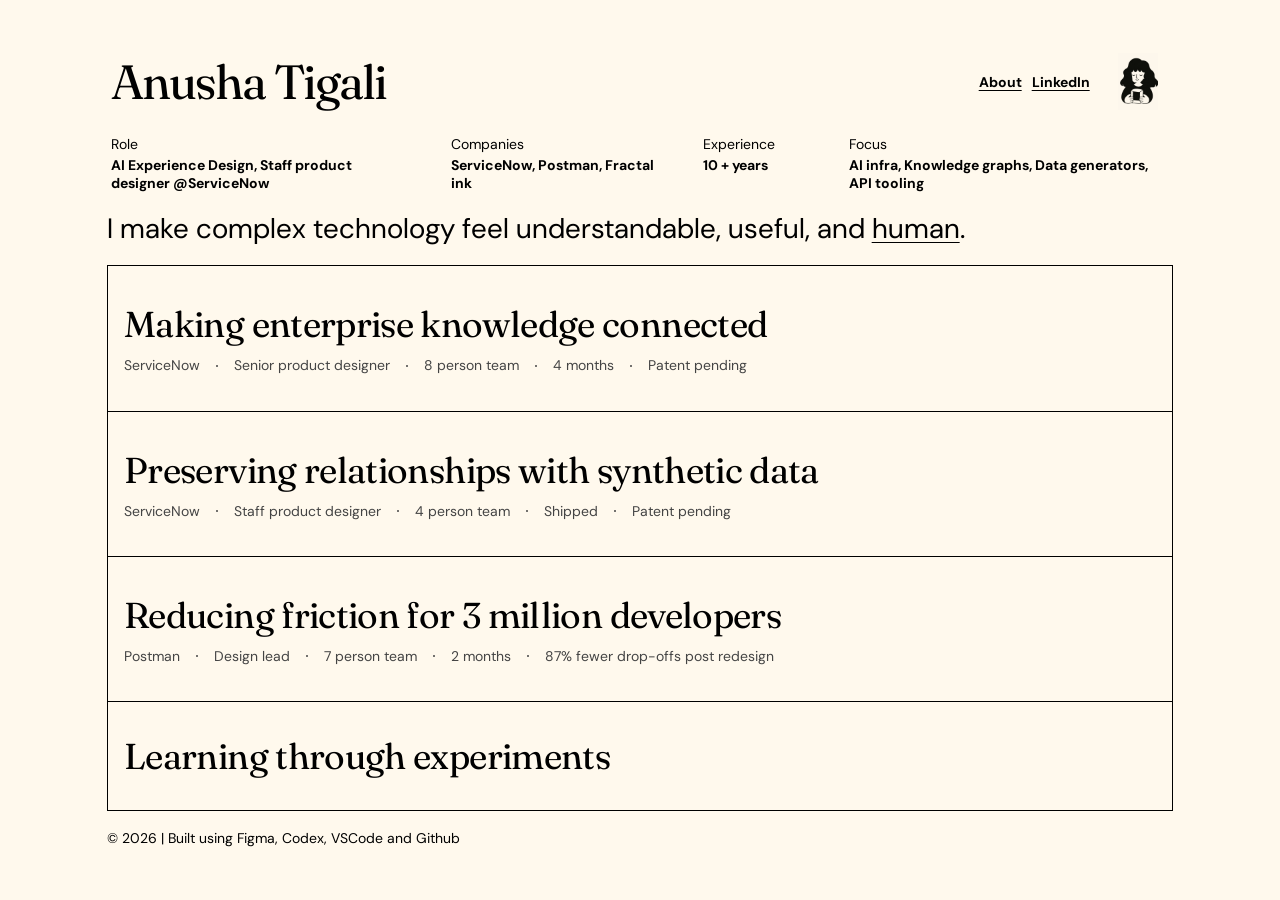
==== index.html @ 674eb1ea "Update homepage opening line" ====
<!doctype html>
<html lang="en">
  <head>
    <meta charset="utf-8">
    <meta name="viewport" content="width=device-width, initial-scale=1">
    <meta name="theme-color" content="#fff9ed">
    <meta name="apple-mobile-web-app-status-bar-style" content="default">
    <link rel="icon" type="image/png" sizes="32x32" href="/assets/icons/favicon-32.png?v=20260825-4">
    <link rel="icon" type="image/png" sizes="512x512" href="/assets/icons/favicon-master.png?v=20260825-4">
    <link rel="apple-touch-icon" sizes="180x180" href="/assets/icons/apple-touch-icon.png?v=20260825-4">
    <meta name="description" content="Staff product designer working across API tooling, AI infrastructure, knowledge graphs, and data generators.">
    
    <title>Anusha Tigali</title>
    <link rel="preconnect" href="https://fonts.googleapis.com">
    <link rel="preconnect" href="https://fonts.gstatic.com" crossorigin>
    <link href="https://fonts.googleapis.com/css2?family=DM+Sans:opsz,wght@9..40,400;9..40,700&family=Fraunces:opsz,wght,SOFT,WONK@9..144,400,0,1;9..144,700,0,1&display=swap" rel="stylesheet">
    <link rel="stylesheet" href="/assets/css/tokens.css">
    <link rel="stylesheet" href="/assets/css/reset.css">
    <link rel="stylesheet" href="/assets/css/base.css?v=20260823-3">
    <link rel="stylesheet" href="/assets/css/layout.css?v=20260827-1">
    <link rel="stylesheet" href="/assets/css/components.css?v=20260915-2">
    <link rel="stylesheet" href="/assets/css/case-study.css?v=20260827-7">
    <link rel="stylesheet" href="/assets/css/not-found.css?v=20260823-2">
    <link rel="stylesheet" href="/assets/css/matcha-cafe.css?v=20260814-5">
    <link rel="stylesheet" href="/assets/css/learning-logs.css?v=20260827-4">
    <script src="/assets/js/case-study.js?v=20260815-8" defer></script>
    <script src="/assets/js/cards.js?v=20260915-1" defer></script>
    <script src="/assets/js/topic-drawer.js?v=20260814-3" defer></script>
    <script src="/assets/js/matcha-cafe.js?v=20260814-18" defer></script>
    <script src="/assets/js/learning-logs.js?v=20260823-3" defer></script>
    <script src="/assets/js/about-carousel.js?v=20260825-7" defer></script>
    <script src="/assets/js/scroll-header.js?v=20260823-1" defer></script>
  </head>
  <body class="home-page">
    <div class="page-shell page-shell--home">
  
  
  
  
<header class="profile-header" data-scroll-header>
  <div class="profile-title-row">
    
      <a class="profile-portrait" href="/about/" aria-label="About Anusha">
        <img src="/assets/images/profile-wind.gif" alt="">
      </a>
    
    
      <h1 class="profile-name"><a href="/">Anusha Tigali</a></h1>
    
    <p class="profile-mobile-summary">I make complex technology feel understandable, useful, and <a class="profile-mobile-summary-link" href="/field-notes/#postman-mock-server-research">human</a>.</p>
    <p class="profile-mobile-meta"><span class="profile-mobile-meta-tags"><span>10 yoe</span><span aria-hidden="true">·</span><span><a href="https://www.servicenow.com/docs/r/zurich/intelligent-experiences/now-assist-data-kit/now-assist-data-kit-landing.html" target="_blank" rel="noreferrer">ServiceNow</a>, <a href="https://blog.postman.com/bring-your-apis-into-postman-faster-than-ever/" target="_blank" rel="noreferrer">Postman</a>, Fractal ink</span><span aria-hidden="true">·</span><span>AI infrastructure tools</span><span aria-hidden="true">·</span><span>API dev tools</span></span><span class="profile-mobile-meta-links"><a href="/about/">About</a><span aria-hidden="true">·</span><a href="https://www.linkedin.com/in/anusha-tigali-product-designer/" target="_blank" rel="noreferrer">LinkedIn</a></span></p>
    <nav class="profile-actions" aria-label="Profile links">
      
      <a href="/about/">
        <span>About</span>
      </a>
      <a href="https://www.linkedin.com/in/anusha-tigali-product-designer/" target="_blank" rel="noreferrer">
        <span>LinkedIn</span>
        <img class="profile-action-icon" src="/assets/icons/external-link.svg" alt="">
      </a>
    </nav>
  </div>
  
    <dl class="profile-metadata">
      
      
<div class="metadata-item">
  <dt>Role</dt>
  <dd>
    AI Experience Design, Staff product designer @ServiceNow
  </dd>
</div>

<div class="metadata-item">
  <dt>Companies</dt>
  <dd>

      <a href="https://www.servicenow.com/docs/r/zurich/intelligent-experiences/now-assist-data-kit/now-assist-data-kit-landing.html" target="_blank" rel="noreferrer">ServiceNow</a>, <a href="https://blog.postman.com/bring-your-apis-into-postman-faster-than-ever/" target="_blank" rel="noreferrer">Postman</a>, Fractal ink

  </dd>
</div>

<div class="metadata-item">
  <dt>Experience</dt>
  <dd>
    10 + years
  </dd>
</div>

<div class="metadata-item metadata-item--focus">
  <dt>Focus</dt>
  <dd>
    AI infra, Knowledge graphs, Data generators, API tooling
  </dd>
</div>

    </dl>
  
</header>

  <main class="home-main">
    <p class="intro">
      I make complex technology feel understandable, useful, and
      <a class="intro-link" href="/field-notes/#postman-mock-server-research">
        <span>human</span>
        <span class="intro-link-pill" aria-hidden="true">Researching with people →</span>
      </a>.
    </p>
    
<nav class="portfolio-index" aria-label="Portfolio">
  <div class="portfolio-mobile-stage">
    <div class="portfolio-mobile-header" aria-hidden="true">
      <span>Scroll through selected work</span>
    </div>
    <ul>
<li class="portfolio-row is-mobile-initial portfolio-row--expandable portfolio-row--knowledge-graph" data-mobile-label="Knowledge graph">
  <a href="/work/knowledge-graph/">
    <span class="portfolio-mobile-tab" aria-hidden="true">01 Case study</span>
    <span class="portfolio-heading">
      <span class="portfolio-title">
        <span class="portfolio-title-default">Making enterprise knowledge connected</span>
        <span class="portfolio-title-compressed" aria-hidden="true">Making enterprise knowledge connected</span>
      </span>
      
        <span class="portfolio-details portfolio-details--default">
          <span>ServiceNow</span><span>Senior product designer</span><span>8 person team</span><span>4 months</span><span>Patent pending</span>
        </span>
      
      
    </span>
    
      <span class="portfolio-preview" aria-hidden="true">
        <span class="portfolio-mobile-number">01</span>
        <span class="portfolio-copy">
          <span class="portfolio-hover-title">Making enterprise knowledge connected</span>
          
            <span class="portfolio-details">
              <span>ServiceNow</span><span>Senior product designer</span><span>8 person team</span><span>4 months</span><span>Patent pending</span>
            </span>
          
          <span class="portfolio-summary">Designed ServiceNow’s first visual Knowledge Graph Builder, enabling platform admins to create, configure and test the relationships enterprise AI uses to understand context.</span>
          
          <span class="portfolio-mobile-meta">ServiceNow . Patent pending</span>
          <span class="portfolio-view-cta">Read case study <span aria-hidden="true">→</span></span>
          <span class="portfolio-mobile-cta">Read case study →</span>
        </span>
        
          <span class="portfolio-artwork"><img src="/assets/images/knowledge-graph.gif?v=black" alt="An abstract network of connected nodes"></span>
        
      </span>
    
  </a>
</li>

<li class="portfolio-row portfolio-row--expandable portfolio-row--synthetic-data" data-mobile-label="Synthetic data">
  <a href="/work/synthetic-data/">
    <span class="portfolio-mobile-tab" aria-hidden="true">02 Case study</span>
    <span class="portfolio-heading">
      <span class="portfolio-title">
        <span class="portfolio-title-default">Preserving relationships with synthetic data</span>
        <span class="portfolio-title-compressed" aria-hidden="true">Preserving relationships with synthetic data</span>
      </span>
      
        <span class="portfolio-details portfolio-details--default">
          <span>ServiceNow</span><span>Staff product designer</span><span>4 person team</span><span>Shipped</span><span>Patent pending</span>
        </span>
      
      
    </span>
    
      <span class="portfolio-preview" aria-hidden="true">
        <span class="portfolio-mobile-number">02</span>
        <span class="portfolio-copy">
          <span class="portfolio-hover-title">Preserving relationships with synthetic data</span>
          
            <span class="portfolio-details">
              <span>ServiceNow</span><span>Staff product designer</span><span>4 person team</span><span>Shipped</span><span>Patent pending</span>
            </span>
          
          <span class="portfolio-summary">Designed a multi-table synthetic data generator that creates realistic, connected enterprise datasets for reliable testing and AI evaluation.</span>
          
          <span class="portfolio-mobile-meta">ServiceNow · Patent pending</span>
          <span class="portfolio-view-cta">Read case study <span aria-hidden="true">→</span></span>
          <span class="portfolio-mobile-cta">Read case study →</span>
        </span>
        
          <span class="portfolio-artwork"><img src="/assets/images/synthetic-data-animation.gif" alt="An animated table generating connected synthetic data across multiple columns"></span>
        
      </span>
    
  </a>
</li>

<li class="portfolio-row portfolio-row--expandable portfolio-row--curl-import" data-mobile-label="API import">
  <a href="/work/curl-import/">
    <span class="portfolio-mobile-tab" aria-hidden="true">03 Case study</span>
    <span class="portfolio-heading">
      <span class="portfolio-title">
        <span class="portfolio-title-default">Reducing friction for 3 million developers</span>
        <span class="portfolio-title-compressed" aria-hidden="true">Reducing friction for 3 million developers</span>
      </span>
      
        <span class="portfolio-details portfolio-details--default">
          <span>Postman</span><span>Design lead</span><span>7 person team</span><span>2 months</span><span>87% fewer drop-offs post redesign</span>
        </span>
      
      
    </span>
    
      <span class="portfolio-preview" aria-hidden="true">
        <span class="portfolio-mobile-number">03</span>
        <span class="portfolio-copy">
          <span class="portfolio-hover-title">Reducing friction for 3 million developers</span>
          
            <span class="portfolio-details">
              <span>Postman</span><span>Design lead</span><span>7 person team</span><span>2 months</span><span>87% fewer drop-offs post redesign</span>
            </span>
          
          <span class="portfolio-summary">Redesigning Postman’s import experience so developers could bring in existing API work and get started faster.</span>
          
          <span class="portfolio-mobile-meta">Postman · Developer tools</span>
          <span class="portfolio-view-cta">Read case study <span aria-hidden="true">→</span></span>
          <span class="portfolio-mobile-cta">Read case study →</span>
        </span>
        
          <span class="portfolio-artwork"><img src="/assets/images/api-animation.gif?v=20260823-1" alt="An animated cURL command being imported into an API request"></span>
        
      </span>
    
  </a>
</li>

<li class="portfolio-row portfolio-row--field-notes" data-mobile-label="Learning through experiments">
  <a href="/field-notes/" aria-label="Read Anusha&#39;s learning through experiments articles">
    <span class="portfolio-mobile-tab" aria-hidden="true">04 Field notes</span>
    <span class="portfolio-heading">
      <span class="portfolio-title">
        <span class="portfolio-title-default">Learning through experiments</span>
        <span class="portfolio-title-compressed" aria-hidden="true">Learning through experiments</span>
      </span>
      
      <span class="portfolio-view-cta portfolio-view-cta--articles">Read articles <span aria-hidden="true">→</span></span>
    </span>
    
      <span class="portfolio-preview" aria-hidden="true">
        <span class="portfolio-mobile-number">04</span>
        <span class="portfolio-copy">
          <span class="portfolio-hover-title">Learning through experiments</span>
          
          
          <span class="portfolio-mobile-summary">Things I’m learning, ideas I’m testing, and questions I’m still figuring out through the work.</span>
          <span class="portfolio-mobile-meta">Field notes</span>
          
          <span class="portfolio-mobile-cta">Read articles →</span>
        </span>
        
      </span>
    
  </a>
</li>
</ul>
    <div class="portfolio-mobile-pagination">
      <div class="portfolio-mobile-dots" aria-label="Choose a project">
        <button type="button" class="is-active" aria-label="Show project 1: Making enterprise knowledge connected" data-project-index="0"></button><button type="button" aria-label="Show project 2: Preserving relationships with synthetic data" data-project-index="1"></button><button type="button" aria-label="Show project 3: Reducing friction for 3 million developers" data-project-index="2"></button><button type="button" aria-label="Show project 4: Learning through experiments" data-project-index="3"></button>
      </div>
      <button class="portfolio-mobile-next" type="button">Synthetic data <span aria-hidden="true">→</span></button>
    </div>
  </div>
  <div class="portfolio-mobile-footer">
    <p>© 2026 | Built using Figma, Codex, VSCode and Github</p>
  </div>
</nav>

  </main>
  <footer class="site-footer">
  <p>© 2026 | Built using Figma, Codex, VSCode and Github</p>
</footer>

</div>

<div class="topic-drawer-layer" hidden>
  <button class="topic-drawer-backdrop" type="button" aria-label="Close preview"></button>
  <section class="topic-drawer" role="dialog" aria-modal="true" aria-labelledby="topic-drawer-title" aria-describedby="topic-drawer-description">
    <div class="topic-drawer-heading">
      <h2 id="topic-drawer-title"></h2>
      <button class="topic-drawer-icon-close" type="button" aria-label="Close preview"></button>
    </div>
    <p id="topic-drawer-description"></p>
    <div class="topic-drawer-actions">
      <a class="topic-drawer-primary" href="/">Read the article</a>
      <button class="topic-drawer-close" type="button">Go home</button>
    </div>
  </section>
</div>

  </body>
</html>
---- assets/css/tokens.css ----
:root {
  --color-paper: #fff9ed;
  --color-ink: #000;
  --color-tag: #2c2c2c;
  --color-on-dark: #f5f5f5;
  --font-display: "Fraunces", Georgia, serif;
  --font-body: "DM Sans", Arial, sans-serif;
  --text-small: 0.875rem;
  --text-body: 1rem;
  --text-intro: 1.75rem;
  --text-row: 2.25rem;
  --text-title: 3rem;
  --space-1: 0.25rem;
  --space-2: 0.5rem;
  --space-3: 0.75rem;
  --space-4: 1rem;
  --space-6: 1.5rem;
  --page-gutter: clamp(1.25rem, 8.333vw, 7.5rem);
  --page-block: clamp(1.5rem, 5.86vh, 3.75rem);
  --content-width: 1200px;
  --border: 1px solid var(--color-ink);
}
---- assets/css/base.css ----
html { background: var(--color-paper); color-scheme: light; }
body {
  min-width: 320px;
  min-height: 100vh;
  background: var(--color-paper);
  color: var(--color-ink);
  font-family: var(--font-body);
  font-size: var(--text-body);
  -webkit-font-smoothing: antialiased;
}
a:focus-visible { outline: 3px solid #2455e6; outline-offset: 4px; }
h1 { font-family: var(--font-display); font-size: var(--text-title); font-weight: 400; letter-spacing: -0.04em; line-height: 1.2; }
.visually-hidden { position: absolute !important; width: 1px !important; height: 1px !important; padding: 0 !important; margin: -1px !important; overflow: hidden !important; clip: rect(0, 0, 0, 0) !important; white-space: nowrap !important; border: 0 !important; }

[data-scroll-header] {
  position: sticky;
  top: 0;
  z-index: 80;
  background: var(--color-paper);
  transition: transform 180ms cubic-bezier(.22, 1, .36, 1);
  will-change: transform;
}
[data-scroll-header].is-scroll-hidden { transform: translateY(calc(-100% - 1px)); }

body.is-scroll-header-visible .case-study-jump,
body.is-scroll-header-visible .learning-logs-tree { top: calc(var(--scroll-header-height, 0px) + 1rem); }

@view-transition { navigation: auto; }
::view-transition-old(root) { animation: page-leave 120ms ease-in both; }
::view-transition-new(root) { animation: page-enter 180ms cubic-bezier(.22, 1, .36, 1) both; }
@keyframes page-leave { to { opacity: 0; transform: translateY(-2px); } }
@keyframes page-enter { from { opacity: 0; transform: translateY(3px); } }

@media (prefers-reduced-motion: reduce) {
  *, *::before, *::after { scroll-behavior: auto !important; transition-duration: 0.01ms !important; }
  ::view-transition-old(root),
  ::view-transition-new(root) { animation: none; }
}
---- assets/css/layout.css ----
.page-shell {
  width: min(100%, calc(var(--content-width) + (2 * var(--page-gutter))));
  min-height: 100vh;
  margin-inline: auto;
  padding: var(--page-block) var(--page-gutter);
}
.page-shell--home { display: flex; flex-direction: column; gap: var(--space-4); }
.home-main { display: flex; min-height: 0; flex: 1; flex-direction: column; gap: var(--space-4); }
html:has(body.home-page),
body.home-page { width: 100%; height: 100dvh; min-height: 0; max-height: 100dvh; overflow: hidden; overscroll-behavior: none; }
.page-shell--home { height: 100dvh; min-height: 0; max-height: 100dvh; overflow: hidden; }
.page-shell--interior { display: flex; flex-direction: column; }
.about-page { height: 100dvh; min-height: 0; max-height: 100dvh; overflow: hidden; }
.about-page .page-shell--interior { position: relative; height: 100dvh; min-height: 0; max-height: 100dvh; gap: clamp(.5rem, 1.25dvh, 1rem); overflow: hidden; padding-block: var(--page-block) 2rem; }
.interior-main { display: flex; width: 100%; flex: 1; flex-direction: column; justify-content: center; padding-block: 5rem; }
.interior-main h1 { margin-block: .5rem 2rem; font-size: clamp(2.75rem, 6vw, 5.5rem); }
.interior-main--about { position: relative; z-index: 2; min-height: 0; align-items: center; flex: 1; padding-block: clamp(.5rem, 1.5dvh, 1rem); }
.about-page .case-study-header,
.about-page .site-footer { position: relative; z-index: 3; }
@media (min-width: 761px) {
  .page-shell--home,
  .home-main { gap: var(--space-6); }
  .page-shell--home { height: 100dvh; min-height: 0; }
  .home-main { min-height: 0; flex: 1; }
}
@media (min-width: 761px) and (max-height: 900px) {
  .page-shell--home,
  .home-main { gap: clamp(.75rem, 2dvh, 1.5rem); }
}
@media (max-width: 760px) {
  .page-shell { padding-block: 1.5rem; }
  html:has(body.home-page),
  body.home-page { height: auto; min-height: 100dvh; max-height: none; overflow-x: hidden; overflow-y: auto; overscroll-behavior-y: auto; }
  .home-page .page-shell--home { height: auto; min-height: 100dvh; max-height: none; gap: 36px; overflow: visible; padding: 1.5rem 1rem max(.75rem, env(safe-area-inset-bottom)); }
  .home-main { gap: 0; }
  html:has(body.about-page),
  body.about-page { width: 100%; height: auto; min-height: 100dvh; max-height: none; overflow-x: hidden; overflow-y: auto; overscroll-behavior-x: none; overscroll-behavior-y: auto; }
  .about-page .page-shell--interior { width: 100%; height: auto; min-height: 100dvh; max-height: none; gap: 8px; overflow: visible; padding-block: 12px; }
  .interior-main--about { z-index: 2; min-height: 0; flex: none; justify-content: flex-start; overflow: visible; padding-block: 0; }
}
---- assets/css/components.css ----
.profile-header { position: relative; display: flex; flex-direction: column; gap: var(--space-6); padding-inline: .25rem; }
.profile-portrait { position: absolute; top: 0; right: .25rem; display: block; width: 63px; height: 57px; }
.profile-portrait img { display: block; width: 63px; height: 57px; object-fit: contain; }
.profile-title-row:has(.profile-portrait) { padding-right: 5rem; }
.profile-title-row { display: flex; min-height: 58px; align-items: center; gap: .625rem; overflow: hidden; }
.profile-name { min-width: 0; flex: 1; font-family: var(--font-display); font-size: var(--text-title); font-weight: 400; letter-spacing: -.04em; line-height: 1.2; }
.profile-mobile-summary,
.profile-mobile-meta { display: none; }
.profile-actions { display: flex; flex: none; align-items: center; gap: .625rem; }
.profile-actions a { display: flex; align-items: center; gap: .25rem; font-size: var(--text-small); font-weight: 700; text-decoration: underline; text-underline-offset: .18em; white-space: nowrap; }
.profile-actions a:hover { text-decoration-thickness: 2px; }
.profile-actions img { display: block; width: 17px; height: 17px; }
.profile-actions .profile-action-icon { display: none; }
.profile-metadata { display: grid; grid-template-columns: minmax(0, 1.55fr) minmax(0, 1.1fr) minmax(0, .55fr) minmax(0, 1.65fr); align-items: start; gap: clamp(2rem, 3vw, 3.5rem); font-size: var(--text-small); }
.metadata-item { display: flex; min-width: 0; flex-direction: column; gap: var(--space-1); }
.metadata-item dt { font-weight: 400; }
.metadata-item dd { font-weight: 700; line-height: 1.28; }
.metadata-item-prefix { font-weight: 700; }
.metadata-item dd a:hover { text-decoration: underline; text-underline-offset: .15em; }
.intro { position: relative; z-index: 5; font-size: var(--text-intro); font-weight: 400; line-height: 1.3; }
.intro-link { position: relative; display: inline-block; text-decoration: underline; text-decoration-thickness: 1px; text-underline-offset: .15em; }
.intro-link-pill { position: absolute; top: calc(100% + .35rem); left: 0; z-index: 10; width: max-content; max-width: min(24rem, calc(100vw - (2 * var(--page-gutter)))); padding: .2rem .75rem .25rem; border-radius: 999px; background: #c8c5bd; font-size: 1.25rem; font-style: italic; line-height: 1.2; opacity: 0; pointer-events: none; transform: translateY(-.25rem); transition: opacity 160ms ease, transform 200ms ease; }
.intro-link:is(:hover, :focus-visible) .intro-link-pill { opacity: 1; transform: translateY(0); }
.intro-link:focus-visible { border-radius: 2px; outline-offset: 3px; }
.intro-link-menu { position: relative; display: inline-block; }
.intro-link-options { position: absolute; top: 100%; left: 0; z-index: 10; display: flex; width: max-content; max-width: min(34rem, calc(100vw - (2 * var(--page-gutter)))); align-items: flex-start; flex-direction: column; gap: .75rem; padding-top: .5rem; opacity: 0; pointer-events: none; transform: translateY(-.25rem); transition: opacity 160ms ease, transform 200ms ease, visibility 0s linear 200ms; visibility: hidden; }
.intro-link-option { display: block; max-width: 100%; padding: .2rem .75rem .25rem; border-radius: 999px; background: #c8c5bd; font-size: 1.25rem; font-style: italic; line-height: 1.2; text-decoration: none; white-space: nowrap; }
.intro-link-option:hover, .intro-link-option:focus-visible { background: var(--color-ink); color: var(--color-paper); outline: none; }
.intro-link-menu:is(:hover, :focus-within) .intro-link-options { opacity: 1; pointer-events: auto; transform: translateY(0); transition-delay: 0s; visibility: visible; }
@media (min-width: 761px) {
  .intro-link-pill,
  .intro-link-option { background: #b4d7ff; }
}
.portfolio-mobile-header,
.portfolio-mobile-meta,
.portfolio-mobile-cta,
.portfolio-mobile-summary,
.portfolio-mobile-number,
.portfolio-mobile-tab,
.portfolio-mobile-pagination,
.portfolio-mobile-footer { display: none; }
.portfolio-mobile-stage { display: contents; }
.portfolio-index { --card-motion-duration: 680ms; --card-motion-easing: cubic-bezier(.16, 1, .3, 1); min-height: 0; flex: none; border: var(--border); }
.portfolio-index ul { display: grid; height: 660px; grid-template-columns: repeat(2, minmax(0, 1fr)); grid-template-rows: repeat(3, 176px) 132px; transition: grid-template-rows var(--card-motion-duration) var(--card-motion-easing); will-change: grid-template-rows; }
.portfolio-row { display: flex; height: 100%; min-height: 0; }
.portfolio-row:nth-child(-n + 3) { grid-column: 1 / -1; }
.portfolio-row:nth-child(4) { grid-column: 1 / -1; }
.portfolio-row + .portfolio-row { border-top: var(--border); }
.portfolio-row a { position: relative; display: flex; width: 100%; flex-direction: column; justify-content: center; gap: .625rem; overflow: hidden; padding: 1rem; transition: background-color 420ms ease, color 320ms ease; }
.portfolio-heading { display: flex; width: 100%; align-items: flex-start; flex-direction: column; gap: .625rem; flex: none; opacity: 1; transform: translateY(0); transition: opacity 240ms ease 160ms, transform 560ms var(--card-motion-easing); }
.portfolio-title { display: grid; min-width: 0; flex: 1; font-family: var(--font-display); font-weight: 400; letter-spacing: -.04em; line-height: 1.2; }
.portfolio-title-default { grid-area: 1 / 1; align-self: center; font-size: var(--text-row); transform: scale(1); transform-origin: left center; transition: transform 560ms var(--card-motion-easing); will-change: transform; }
.portfolio-title-compressed { display: none; }
.portfolio-preview { position: absolute; top: 50%; right: 16px; left: 16px; display: grid; width: auto; height: min(403px, calc(100% - 2rem)); min-height: 0; grid-template-columns: minmax(0, 649px) minmax(335px, 493px); align-items: center; gap: 1.5rem; overflow: hidden; opacity: 0; visibility: hidden; transform: translateY(calc(-50% + 1rem)); transition: opacity 260ms ease, transform 620ms var(--card-motion-easing), visibility 0s linear var(--card-motion-duration); }
.portfolio-preview:not(:has(.portfolio-artwork)) { grid-template-columns: minmax(0, 649px); }
.portfolio-copy { display: flex; align-self: center; flex-direction: column; gap: .625rem; text-align: left; }
.portfolio-hover-title { font-family: var(--font-display); font-size: var(--text-row); font-weight: 400; letter-spacing: -.04em; line-height: 1.2; white-space: nowrap; }
.portfolio-summary { max-width: 649px; font-size: 18px; line-height: 1.25; }
.portfolio-view-cta { display: inline-flex; width: 160px; height: 32px; align-items: center; justify-content: center; gap: 8px; padding: 8px; border-radius: 8px; background: #2c2c2c; color: #f5f5f5; font-family: var(--font-body); font-size: 16px; font-weight: 400; line-height: 1; white-space: nowrap; transition: background-color 160ms ease, box-shadow 160ms ease, color 160ms ease, transform 160ms ease; }
.portfolio-copy > .portfolio-view-cta { margin-top: 26px; }
.portfolio-view-cta > span { transition: transform 160ms ease; }
.portfolio-row--field-notes .portfolio-heading { align-items: center; flex-direction: row; justify-content: space-between; gap: 1rem; }
.portfolio-view-cta--articles { flex: none; margin-left: auto; opacity: 0; visibility: hidden; transform: translateX(-.5rem); transition: opacity 180ms ease, transform 240ms var(--card-motion-easing), visibility 0s linear 240ms, background-color 160ms ease, box-shadow 160ms ease, color 160ms ease; }
.portfolio-row--field-notes a:hover .portfolio-view-cta--articles,
.portfolio-row--field-notes a:focus-visible .portfolio-view-cta--articles { opacity: 1; visibility: visible; transform: translateX(0); transition-delay: 0s; }
.portfolio-view-cta:hover,
.portfolio-row a:focus-visible .portfolio-view-cta { background: #000; box-shadow: 0 3px 0 rgb(0 0 0 / 18%); color: #fff; transform: translateY(-2px); }
.portfolio-view-cta:hover > span,
.portfolio-row a:focus-visible .portfolio-view-cta > span { transform: translateX(3px); }
.portfolio-details { display: flex; flex-wrap: wrap; align-items: center; gap: .5rem 1rem; font-size: var(--text-small); }
.portfolio-details span + span::before { content: ""; display: inline-block; width: 2px; height: 2px; margin: 0 1rem .25em 0; border-radius: 50%; background: currentColor; }
.portfolio-details--default { max-height: 18px; overflow: hidden; color: #444; opacity: 1; transition: max-height 480ms var(--card-motion-easing), opacity 240ms ease; }
.portfolio-artwork { display: flex; width: 100%; height: min(335px, 100%); min-width: 0; min-height: 0; align-items: center; justify-content: center; }
.portfolio-artwork img { display: block; width: 100%; height: 100%; max-width: 493px; max-height: 335px; object-fit: contain; object-position: center; }
.portfolio-row--synthetic-data .portfolio-artwork img,
.portfolio-row--curl-import .portfolio-artwork img { width: 83%; height: 83%; }
.portfolio-row--expandable.is-active { height: 100%; }
.portfolio-row a:hover,
.portfolio-row a:focus-visible { background: #b4d7ff; color: var(--color-ink); }
.portfolio-row--expandable.is-active .portfolio-preview { opacity: 1; visibility: visible; transform: translateY(-50%); transition-delay: 180ms, 80ms, 0s; }
.portfolio-row--expandable.is-active .portfolio-heading { opacity: 0; transform: translateY(-.5rem); transition-delay: 0s; }
.portfolio-row a:focus-visible { outline-offset: -4px; }
@media (min-width: 761px) {
  .portfolio-index { min-height: 280px; flex: 1; }
  .portfolio-index ul { height: 100%; grid-template-rows: repeat(3, minmax(68px, 1fr)) minmax(68px, .75fr); }
  .portfolio-index ul.portfolio-active-1 { grid-template-rows: minmax(0, 74.4fr) repeat(3, minmax(96px, 8.533fr)); }
  .portfolio-index ul.portfolio-active-2 { grid-template-rows: minmax(96px, 8.533fr) minmax(0, 74.4fr) repeat(2, minmax(96px, 8.533fr)); }
  .portfolio-index ul.portfolio-active-3 { grid-template-rows: repeat(2, minmax(96px, 8.533fr)) minmax(0, 74.4fr) minmax(96px, 8.533fr); }
  .portfolio-index ul.is-card-active > .portfolio-row:not(.is-active) { height: 100%; }
  .portfolio-index ul.is-card-active > .portfolio-row:not(.is-active) > a { padding-block: clamp(.5rem, 1.5dvh, 3rem); }
  .portfolio-index ul.is-card-active > .portfolio-row:not(.is-active) .portfolio-heading { align-items: flex-start; flex-direction: column; justify-content: center; gap: .25rem; color: #858585; }
  .portfolio-index ul.is-card-active > .portfolio-row--field-notes:not(.is-active) .portfolio-heading { align-items: center; flex-direction: row; justify-content: space-between; gap: 1rem; }
  .portfolio-index ul.is-card-active > .portfolio-row:not(.is-active) .portfolio-title { white-space: normal; }
  .portfolio-index ul.is-card-active > .portfolio-row:not(.is-active) .portfolio-title-default { transform: scale(1); }
  .portfolio-index ul.is-card-active > .portfolio-row:not(.is-active) .portfolio-details--default { max-height: 18px; flex: none; justify-content: flex-start; color: #858585; opacity: 1; white-space: nowrap; }
}
@media (min-width: 761px) and (max-width: 1100px) {
  .portfolio-preview { grid-template-columns: minmax(0, 1fr); }
  .portfolio-hover-title { white-space: normal; }
  .portfolio-artwork { display: none; }
}
@media (min-width: 761px) and (max-height: 900px) {
  .portfolio-index { min-height: 0; flex: 1; }
  .portfolio-index ul { height: 100%; }
  .portfolio-index ul.portfolio-active-1 { grid-template-rows: minmax(0, 1fr) repeat(3, clamp(52px, 9dvh, 72px)); }
  .portfolio-index ul.portfolio-active-2 { grid-template-rows: clamp(52px, 9dvh, 72px) minmax(0, 1fr) repeat(2, clamp(52px, 9dvh, 72px)); }
  .portfolio-index ul.portfolio-active-3 { grid-template-rows: repeat(2, clamp(52px, 9dvh, 72px)) minmax(0, 1fr) clamp(52px, 9dvh, 72px); }
  .portfolio-index ul.is-card-active > .portfolio-row:not(.is-active) .portfolio-details--default { display: none; }
}
.site-footer { display: flex; justify-content: space-between; flex-wrap: wrap; gap: var(--space-3); font-size: var(--text-small); }
.site-footer p { min-width: 0; overflow-wrap: anywhere; }
.site-footer p:last-child { text-align: right; }
.site-footer a:hover { text-decoration: underline; text-underline-offset: .15em; }
.about-footer-illustration { position: absolute; bottom: clamp(1rem, 2.5dvh, 2rem); left: 50%; z-index: 1; display: flex; width: 100vw; height: clamp(220px, 30dvh, 300px); align-items: flex-end; justify-content: center; margin: 0; pointer-events: none; transform: translateX(-50%); }
.about-footer-illustration img { position: relative; z-index: 1; display: block; width: auto; height: 100%; max-width: 100%; object-fit: contain; object-position: center bottom; }
.about-page .case-study-header { margin-bottom: 0; }
.about-page .case-study-header.is-scroll-hidden { transform: none; }
.about-carousel { display: flex; width: min(100%, 800px); align-items: center; justify-content: center; gap: 12px; transform: translateY(-50px); }
.about-carousel-viewport { position: relative; width: min(100%, 780px); height: 444px; flex: 0 1 780px; }
.about-card { position: absolute; inset: 0; display: flex; width: 100%; height: 444px; min-height: 0; align-items: center; gap: clamp(12px, 2dvh, 20px); padding: clamp(14px, 2.65dvh, 24px) 16px; border: 1px solid var(--color-ink); border-radius: 12px; background: #b4d7ff; box-shadow: 0 6px 10px 4px rgb(0 0 0 / 15%), 0 2px 3px rgb(0 0 0 / 30%); font-family: var(--font-body); opacity: 0; pointer-events: none; transform: translateY(28px) scale(.985); transition: opacity 240ms ease, transform 360ms cubic-bezier(.22, 1, .36, 1), visibility 0s linear 360ms; visibility: hidden; }
.about-card[aria-hidden="true"] { display: none; }
.about-card.is-before { transform: translateY(-28px) scale(.985); }
.about-card.is-active { z-index: 2; opacity: 1; pointer-events: auto; transform: translateY(0) scale(1); transition-delay: 0s; visibility: visible; }
.about-card-portrait { display: block; width: min(52%, 404px); height: 100%; min-height: 0; flex: 0 0 min(52%, 404px); border-radius: 20px; object-fit: cover; object-position: center; }
.about-card-collage { position: relative; width: min(52%, 404px); height: 100%; min-height: 0; flex: 0 0 min(52%, 404px); }
.about-card-collage > img { display: block; width: 100%; height: 100%; border-radius: 20px; object-fit: cover; object-position: center; }
.about-card-video-frame { position: absolute; right: 6%; bottom: -2%; width: 62%; height: 68%; padding: 10px; border-radius: 14px; background: #fff; box-shadow: 0 4px 12px rgb(0 0 0 / 14%); transform: rotate(10deg); }
.about-card-video-frame video { display: block; width: 100%; height: 100%; border-radius: 8px; object-fit: cover; }
.about-card-copy { display: flex; min-width: 0; flex: 1; align-self: stretch; flex-direction: column; gap: 10px; }
.about-card:not(.about-card--text) .about-card-copy { height: 100%; justify-content: center; }
.about-card-number,
.about-card h1,
.about-card h2 { margin: 0; font-family: var(--font-body); font-size: 16px; letter-spacing: -.04em; line-height: 1.3; }
.about-card-number { font-weight: 400; }
.about-card h1,
.about-card h2 { font-weight: 700; }
.about-card--text { align-items: center; padding: clamp(2rem, 7dvh, 4rem); }
.about-card--text .about-card-copy { width: 100%; max-width: 580px; align-self: center; justify-content: center; margin-inline: auto; }
.about-card--text h2 { font-size: 16px; line-height: 1.3; }
.about-card--text .about-card-body { font-size: clamp(13px, 1.8dvh, 16px); line-height: 1.3; }
.about-card--text .about-card-body { margin-top: 1rem; }
.about-card-body { display: flex; flex-direction: column; gap: clamp(.55rem, 1.6dvh, 1.25rem); font-size: clamp(13px, 1.8dvh, 16px); letter-spacing: -.04em; line-height: 1.3; }
.about-card-mobile-object { display: none; }
.about-carousel-dots { display: flex; width: 8px; flex: 0 0 8px; align-items: center; flex-direction: column; gap: 10px; }
.about-carousel-dots button { display: block; width: 8px; height: 8px; padding: 0; border: 0; border-radius: 20px; background: #cdc8be; cursor: pointer; transition: height 200ms ease, width 200ms ease, background-color 200ms ease; }
.about-carousel-dots button.is-active { height: 24px; background: #b4d7ff; }
.wordmark { font-family: var(--font-display); font-size: 1.75rem; }
.eyebrow { font-size: var(--text-small); font-weight: 700; text-transform: uppercase; letter-spacing: .08em; }
.coming-soon { margin-bottom: 3rem; font-size: 1.5rem; }
.back-link { width: max-content; font-weight: 700; text-decoration: underline; text-underline-offset: .2em; }
.topic-drawer-layer { display: none; }
@media (max-width: 760px) {
  .home-page { --mobile-card-height: 100%; min-height: 0; overscroll-behavior-x: none; }
  .home-page .page-shell--home { position: static; width: 100%; }
  .profile-header { position: static; z-index: 20; gap: 0; margin-inline: -1rem; padding: 0 1rem; background: var(--color-paper); }
  .home-page .profile-header.is-scroll-hidden { transform: none; }
  .profile-title-row { min-height: auto; align-items: flex-start; flex-direction: column; gap: 1.25rem; overflow: visible; }
  .profile-title-row:has(.profile-portrait) { padding-right: 0; }
  .profile-portrait { position: static; width: 80px; height: 110px; }
  .profile-portrait img { width: 80px; height: 110px; object-fit: contain; }
  .home-page .profile-portrait { width: 207px; height: 270px; }
  .home-page .profile-portrait img { width: 207px; height: 270px; }
  .profile-name { font-size: 1.5rem; }
  .home-page .profile-name { font-size: 36px; font-weight: 700; }
  .profile-mobile-summary { display: block; font-size: 1rem; line-height: 1.3; }
  .home-page .profile-mobile-summary { font-size: 28px; font-weight: 600; }
  .profile-mobile-summary-link { text-decoration: underline; text-decoration-thickness: 1px; text-underline-offset: .15em; }
  body.topic-drawer-open { overflow: hidden; }
  .topic-drawer-layer { position: fixed; inset: 0; z-index: 100; display: block; }
  .topic-drawer-layer[hidden] { display: none; }
  .topic-drawer-backdrop { position: absolute; inset: 0; border: 0; background: rgb(217 217 217 / 77%); opacity: 0; transition: opacity 220ms ease; }
  .topic-drawer { position: absolute; right: 0; bottom: 0; left: 0; display: flex; min-height: 338px; align-items: center; flex-direction: column; gap: 1rem; padding: 2.5rem 2rem max(2rem, env(safe-area-inset-bottom)); border-radius: 2rem 2rem 0 0; background: #fff9ec; box-shadow: 0 -6px 20px rgb(0 0 0 / 10%); text-align: center; transform: translateY(100%); transition: transform 300ms cubic-bezier(.22, 1, .36, 1); }
  .topic-drawer-heading { display: flex; width: 100%; align-items: center; justify-content: space-between; gap: 1rem; text-align: left; }
  .topic-drawer h2 { font-family: var(--font-display); font-size: 1.75rem; font-weight: 400; letter-spacing: -.04em; line-height: 1.2; }
  .topic-drawer-icon-close { position: relative; width: 2rem; height: 2rem; flex: 0 0 2rem; border: 2px solid var(--color-ink); border-radius: 50%; background: transparent; color: var(--color-ink); }
  .topic-drawer-icon-close::before, .topic-drawer-icon-close::after { position: absolute; top: 50%; left: 50%; width: 1rem; height: 2px; background: currentColor; content: ""; }
  .topic-drawer-icon-close::before { transform: translate(-50%, -50%) rotate(45deg); }
  .topic-drawer-icon-close::after { transform: translate(-50%, -50%) rotate(-45deg); }
  .topic-drawer p { width: 100%; max-width: none; font-size: 1.125rem; line-height: 1.3; text-align: left; }
  .topic-drawer-media { width: 216px; height: 126px; object-fit: cover; }
  .topic-drawer-media[hidden] { display: none; }
  .topic-drawer-actions { display: flex; width: 100%; align-items: center; flex-direction: column; gap: 1rem; margin-top: auto; }
  .topic-drawer-primary { display: flex; width: min(100%, 20rem); min-height: 3.5rem; align-items: center; justify-content: center; border-radius: .5rem; background: var(--color-ink); color: #fff; font-size: 1.125rem; }
  .topic-drawer-close { border: 0; background: none; color: var(--color-ink); font: inherit; font-size: 1.125rem; text-decoration: underline; text-underline-offset: .15em; }
  .topic-drawer-layer.is-open .topic-drawer-backdrop { opacity: 1; }
  .topic-drawer-layer.is-open .topic-drawer { transform: translateY(0); }
  .profile-mobile-meta { display: block; margin-top: -.25rem; font-size: 1rem; line-height: 1.3; }
  .home-page .profile-mobile-meta { display: flex; overflow: visible; align-items: center; flex-direction: row; flex-wrap: wrap; gap: 8px; margin-top: -.125rem; color: #444; font-size: 16px; white-space: normal; }
  .home-page .profile-mobile-meta-tags,
  .home-page .profile-mobile-meta-links { display: contents; }
  .home-page .profile-mobile-meta-tags > span:not([aria-hidden="true"]) { min-width: 0; }
  .home-page .profile-mobile-meta-tags a,
  .home-page .profile-mobile-meta-links a { text-decoration: underline; text-underline-offset: .18em; }
  .profile-actions { gap: .75rem; }
  .home-page .profile-actions { display: none; }
  .profile-metadata { display: none; }
  .intro { display: none; }
  .portfolio-index { display: flex; width: 100%; min-height: 0; align-self: stretch; flex: none; flex-direction: column; border: 0; }
  .portfolio-mobile-stage { display: grid; width: 100%; min-height: 0; flex: none; grid-template-rows: auto auto auto; }
  .portfolio-mobile-header { display: flex; height: 20px; align-items: flex-start; justify-content: space-between; margin-bottom: 1.25rem; font-family: var(--font-display); font-size: 16px; letter-spacing: -.04em; line-height: normal; }
  .portfolio-index ul { display: flex; width: 100%; height: auto; min-height: 0; max-height: none; align-items: flex-start; gap: .75rem; overflow-x: auto; overflow-y: hidden; border: 0; overscroll-behavior-x: contain; scroll-behavior: smooth; scroll-snap-type: x mandatory; scrollbar-width: none; touch-action: pan-x pan-y; -webkit-overflow-scrolling: touch; }
  .portfolio-index ul::-webkit-scrollbar { display: none; }
  .portfolio-row { position: relative; display: block; width: auto; height: auto; min-height: 0; max-height: none; flex: 0 0 100%; overflow: hidden; border: var(--border); border-radius: 12px; background: var(--color-paper); scroll-snap-align: start; scroll-snap-stop: always; transition: background-color 360ms ease; }
  .portfolio-row:last-child { margin-right: 0; }
  .portfolio-row + .portfolio-row { border-top: var(--border); }
  .portfolio-row a { height: auto; justify-content: flex-start; gap: 0; padding: 0; }
  .portfolio-heading { gap: 0; }
  .portfolio-title { flex: none; }
  .portfolio-title-default { font-size: 1.125rem; }
  .portfolio-details--default { display: none; }
  .portfolio-preview { position: relative; inset: auto; display: flex; width: 100%; height: auto; max-height: none; align-items: flex-start; flex-direction: column; justify-content: flex-start; gap: 10px; padding: 24px 16px; transform: none; }
  .portfolio-copy { width: 100%; min-width: 0; flex: none; gap: 0; padding-bottom: 0; }
  .portfolio-hover-title { order: 1; margin-top: .625rem; font-size: 24px; font-weight: 400; line-height: 1.25; white-space: normal; }
  .portfolio-summary { display: block; order: 2; margin-top: 1.5rem; font-size: 18px; letter-spacing: -.02em; line-height: 1.3; }
  .portfolio-mobile-summary { display: block; order: 2; margin-top: 1.5rem; font-size: 18px; letter-spacing: -.02em; line-height: 1.3; }
  .portfolio-preview .portfolio-details { display: flex; order: 3; gap: 8px; margin-top: 1.5rem; color: #444; font-size: .875rem; line-height: 1.3; }
  .portfolio-preview .portfolio-details span + span::before { margin-right: 8px; }
  .portfolio-mobile-number { display: block; font-family: var(--font-display); font-size: 1.25rem; line-height: 1; }
  .portfolio-mobile-tab { position: absolute; top: 1.5rem; left: 1.75rem; display: block; font-family: var(--font-display); font-size: 1.125rem; letter-spacing: -.04em; line-height: 1.2; white-space: nowrap; transform: rotate(90deg); transform-origin: top left; }
  .portfolio-mobile-meta { display: none; }
  .portfolio-view-cta { display: none; }
  .portfolio-mobile-cta { position: static; z-index: 2; display: inline-flex; width: 160px; height: 32px; order: 4; align-items: center; align-self: flex-start; justify-content: center; flex: none; gap: 8px; margin-top: 24px; padding: 8px; border-radius: 8px; background: #2c2c2c; color: #f5f5f5; font-size: 16px; font-weight: 400; line-height: 1; white-space: nowrap; }
  .portfolio-artwork { display: none; }
  .portfolio-row:is(.is-active, .is-mobile-initial) a { background: #b4d7ff; }
  .portfolio-row:is(.is-active, .is-mobile-initial) .portfolio-mobile-tab { display: none; }
  .portfolio-row .portfolio-heading { display: none; opacity: 0; visibility: hidden; }
  .portfolio-row .portfolio-preview { opacity: 0; visibility: hidden; transform: none; transition: none; }
  .portfolio-row:is(.is-active, .is-mobile-initial) .portfolio-preview { opacity: 1; visibility: visible; transform: none; }
  .portfolio-row--expandable.is-active { height: auto; min-height: 0; max-height: none; }
  .portfolio-mobile-pagination { display: flex; height: 18px; align-items: center; justify-content: space-between; gap: 12px; margin-top: 16px; }
  .portfolio-mobile-dots { display: flex; align-items: center; gap: 12px; }
  .portfolio-mobile-dots button { width: 8px; height: 8px; padding: 0; border: 0; border-radius: 999px; background: #cdc8be; cursor: pointer; }
  .portfolio-mobile-dots button.is-active { width: 24px; background: #b4d7ff; }
  .portfolio-mobile-next { min-width: 0; padding: 0; overflow: hidden; border: 0; background: transparent; color: #444; font-size: .875rem; line-height: 1.3; text-align: right; text-overflow: ellipsis; white-space: nowrap; cursor: pointer; }
  .portfolio-mobile-footer,
  .page-shell--interior > .site-footer { align-items: center; flex-direction: row; justify-content: space-between; flex-wrap: wrap; gap: 1rem; font-size: var(--text-small); line-height: 1.2; white-space: normal; }
  .portfolio-mobile-footer { display: flex; align-items: flex-start; flex-direction: column; gap: 4px; margin-top: 1.25rem; line-height: 1.3; white-space: normal; }
  .portfolio-mobile-footer p:last-child,
  .page-shell--interior > .site-footer p:last-child { text-align: left; }
  .page-shell--home > .site-footer { display: none; }
  .about-page .page-shell--interior { gap: 8px; padding-block: 12px; }
  .about-page .case-study-header,
  .about-page .page-shell--interior > .site-footer { flex: none; }
  .about-page .case-study-header { min-height: 60px; }
  .about-page .page-shell--interior > .site-footer { align-items: flex-start; flex-direction: column; gap: 4px; line-height: 1.3; white-space: normal; }
  .about-page .page-shell--interior > .site-footer a { overflow-wrap: anywhere; }
  .about-footer-illustration { display: none; }
  .about-footer-illustration img { width: min(90vw, 380px); height: auto; max-width: none; margin-inline: auto; object-fit: contain; opacity: .7; }
  .about-carousel { width: 100%; height: auto; min-width: 0; min-height: 0; align-items: stretch; flex: none; flex-direction: column; gap: 8px; touch-action: pan-y; transform: none; }
  .about-carousel-viewport { display: flex; width: 100%; height: auto; min-width: 0; min-height: 0; flex: none; flex-direction: column; gap: 16px; overflow: visible; }
  .about-carousel-viewport::-webkit-scrollbar { display: none; }
  .about-card { position: relative; inset: auto; width: 100%; max-width: 100%; height: auto; min-width: 0; min-height: 0; align-items: stretch; flex: none; flex-direction: column; gap: 28px; overflow: hidden; padding: 32px; box-shadow: none; opacity: 1; transform: none; transition: none; visibility: visible; }
  .about-card[aria-hidden="true"] { display: flex; }
  .about-card.is-before,
  .about-card.is-active { transform: none; }
  .about-card-portrait { width: 100%; height: auto; min-height: 0; aspect-ratio: 1.08; flex: none; border-radius: 20px; object-fit: cover; }
  .about-card-portrait--desktop-only { display: none; }
  .about-card-collage { width: 100%; height: auto; min-height: 0; aspect-ratio: 1.08; flex: none; }
  .about-card-video-frame { right: 3%; bottom: -3%; width: 58%; height: 70%; padding: 8px; border-radius: 12px; }
  .about-card-copy,
  .about-card:not(.about-card--text) .about-card-copy { width: 100%; height: auto; align-self: auto; gap: 10px; overflow-wrap: anywhere; }
  .about-card-number,
  .about-card h1,
  .about-card h2 { font-size: 20px; line-height: 1.2; }
  .about-card-body { gap: 1.5rem; font-size: 20px; line-height: 1.35; }
  .about-card--text { align-items: center; padding: 32px; }
  .about-card--text h2 { font-size: 20px; line-height: 1.3; }
  .about-card--text .about-card-body { margin-top: .75rem; font-size: 20px; line-height: 1.35; }
  .about-card-mobile-object { display: block; width: 120px; height: 120px; align-self: flex-end; margin-top: -8px; object-fit: contain; }
  .about-card-mobile-object--pomegranate { width: 136px; }
  .about-card-mobile-object--matcha { width: 104px; }
  .about-card-mobile-object--lego { width: 132px; }
  .about-card-mobile-object--diffuser { width: 96px; }
  .about-card-mobile-object--crochet { width: 140px; }
  .about-carousel-dots { display: none; }
}
---- assets/css/case-study.css ----
.case-study-shell { --case-study-surface: #e9e4da; --case-study-radius: 1.5rem; width: min(100%, calc(var(--content-width) + (2 * var(--page-gutter)))); min-height: 100vh; margin-inline: auto; padding: var(--page-block) var(--page-gutter) 2rem; }
.case-study-header { display: flex; align-items: center; gap: 1.25rem; margin-bottom: 2.5rem; }
.case-study-brand { margin-left: .25rem; font-family: var(--font-display); font-size: var(--text-title); font-weight: 400; letter-spacing: -.04em; line-height: 1.2; }
.case-study-mobile-portrait { display: none; }
.case-study-mobile-portrait img { display: block; width: 100%; height: 100%; object-fit: contain; }
.case-study-portrait { display: block; width: 63px; height: 57px; flex: none; }
.case-study-portrait img { display: block; width: 63px; height: 57px; object-fit: contain; }
.case-study-nav { display: flex; align-items: center; gap: .75rem; margin-left: auto; font-size: .75rem; font-weight: 700; }
.case-study-header > .case-study-nav a { text-decoration: underline; text-underline-offset: .18em; }
.case-study-nav--bottom { width: 100%; justify-content: center; margin-top: 1rem; }
.case-study-nav a:hover { text-decoration: underline; text-underline-offset: .2em; }
.case-study-nav a:focus-visible,
.case-study-jump a:focus-visible { border-radius: .15rem; outline: 3px solid #2455e6; outline-offset: 3px; }
.case-study-main { display: flex; min-width: 0; flex-direction: column; gap: 2rem; }
.case-study-main--pending { gap: 0; }
.case-study-intro h1 { width: 100%; max-width: none; margin-bottom: 1.75rem; font-size: clamp(2rem, 4vw, 3.5rem); overflow-wrap: anywhere; }
.case-study-metadata { display: grid; grid-template-columns: repeat(auto-fit, minmax(110px, 1fr)); gap: 1.25rem; font-size: .875rem; }
.case-study-metadata div { display: flex; min-width: 0; flex-direction: column; gap: .3rem; }
.case-study-metadata dt { color: #333; }
.case-study-metadata dd { max-width: 100%; font-weight: 700; line-height: 1.3; overflow-wrap: anywhere; }
.case-study-metadata-link { text-decoration: underline; text-underline-offset: .16em; }
.case-study-metadata .case-study-status { display: inline-flex; width: fit-content; align-items: center; gap: .4rem; }
.case-study-status-dot { width: .5rem; height: .5rem; flex: none; border-radius: 999px; background: #198754; animation: status-pulse 1.8s ease-out infinite; }
@keyframes status-pulse { 0%, 100% { box-shadow: 0 0 0 0 rgb(25 135 84 / 40%); } 50% { box-shadow: 0 0 0 .3rem rgb(25 135 84 / 0%); } }
@media (prefers-reduced-motion: reduce) { .case-study-status-dot { animation: none; } }
.case-study-project-summary { width: 100%; margin-top: 1.5rem; }
.case-study-project-summary p { max-width: 1180px; font-size: 28px; line-height: 1.4; overflow-wrap: anywhere; }
.case-study-project-summary--bold p { font-weight: 700; }
.case-study-intro-cards { display: flex; width: 100%; min-width: 0; align-items: flex-start; flex-direction: column; gap: 20px; }
.case-study-hero + .case-study-intro-cards { margin-top: 16px; }
.case-study-intro-cards h2 { margin: 0; font-family: var(--font-body); font-size: 1.5rem; font-weight: 400; letter-spacing: 0; line-height: 1.25; }
.case-study-intro-cards--inline { margin-bottom: 2rem; }
.case-study-intro-card-grid { display: grid; width: 100%; min-width: 0; grid-template-columns: repeat(3, minmax(0, 1fr)); gap: 36px; }
.case-study-intro-card-grid--2 { grid-template-columns: repeat(2, minmax(0, 1fr)); }
.case-study-intro-card { display: flex; width: 100%; min-width: 0; height: fit-content; margin: 0; overflow: visible; background: transparent; flex-direction: column; gap: 8px; }
.case-study-intro-card img,
.case-study-intro-card video { display: block; width: 100%; height: auto; overflow: hidden; border-radius: 12px; background: #eae5d9; object-fit: contain; object-position: center; }
.case-study-intro-card > figcaption { display: block; width: 100%; margin: 0; padding: 0; background: transparent; color: #666; font-family: var(--font-body); font-size: 12px; font-style: normal; font-weight: 400; letter-spacing: 0; line-height: 1.35; text-align: left; }
.case-study-media { width: 100%; min-width: 0; margin: 0; }
.case-study-media::before { display: block; border-radius: var(--case-study-radius); background: var(--case-study-surface); content: ""; aspect-ratio: 2 / 1; }
.case-study-media:has(img)::before,
.case-study-media:has(video)::before,
.case-study-media:has(.case-study-media-slide)::before { display: none; }
.case-study-media img,
.case-study-media video { display: block; width: 100%; aspect-ratio: 2 / 1; border-radius: var(--case-study-radius); background: var(--case-study-surface); object-fit: cover; }
.case-study-media img.case-study-media-image--contain { height: auto; aspect-ratio: auto; object-fit: contain; }
.case-study-media > img[hidden],
.case-study-media > video[hidden],
.case-study-media > picture[hidden] { display: none; }
.case-study-media-controls { display: grid; width: 100%; min-height: 4.125rem; grid-template-columns: minmax(0, 1fr) auto; align-items: start; gap: 2rem; padding-block: .75rem; }
.case-study-media-caption { width: 100%; min-width: 0; max-width: 100%; grid-column: 1; grid-row: 1; color: #666; font-family: var(--font-body); font-size: .75rem; font-style: normal; font-weight: 400; letter-spacing: 0; line-height: 1.35; text-align: left; overflow-wrap: anywhere; }
@media (min-width: 761px) {
  .case-study-intro-card > figcaption,
  .case-study-media-caption { font-size: 1rem; }
}
.case-study-media-actions { display: flex; grid-column: 2; grid-row: 1; align-self: start; align-items: center; justify-content: flex-end; gap: .75rem; }
.case-study-media-count { min-width: 2.25rem; font-size: 1rem; font-weight: 400; text-align: center; }
.case-study-media--caption-only .case-study-media-controls { grid-template-columns: minmax(0, 1fr); }
.case-study-media--caption-only .case-study-media-actions { display: none; }
#problem .case-study-media-actions { display: none; }
#problem .case-study-media-controls { padding-top: 12px; }
#changes .case-study-media-controls { display: none; }
#solution .case-study-media-controls { display: none; }
@media (min-width: 761px) {
  #decisions .case-study-media-controls { display: none; }
}
.case-study-media-arrow { display: grid; width: 2rem; height: 2rem; padding: 0; border: 0; background: transparent; color: #222; cursor: pointer; place-items: center; }
.case-study-media-arrow::before { width: .75rem; height: .75rem; border-top: .1875rem solid currentColor; border-left: .1875rem solid currentColor; content: ""; transform: rotate(-45deg); }
.case-study-media-arrow--next::before { transform: rotate(135deg); }
.case-study-media-arrow:disabled { color: #b9b9b9; cursor: default; }
.case-study-media-arrow:focus-visible { border-radius: .25rem; outline: 3px solid #2455e6; outline-offset: 3px; }
.case-study-media figcaption { display: block; width: 100%; max-width: none; margin-top: 0; font-family: var(--font-body); font-size: inherit; font-style: normal; font-weight: 400; letter-spacing: 0; line-height: inherit; text-align: inherit; }
.case-study-media-slide { width: 100%; min-width: 0; }
.case-study-media-slide[hidden] { display: none; }
.case-study-media-slide > .video-embed__player { width: 100%; }
.case-study-media-caption p { line-height: 1.45; }
.video-embed { display: grid; grid-template-columns: minmax(0, 1.6fr) minmax(240px, .8fr); gap: 2rem; align-items: center; margin-top: 2rem; }
.video-embed__player { position: relative; overflow: hidden; border-radius: var(--case-study-radius); background: var(--case-study-surface); aspect-ratio: 16 / 9; }
.video-embed__load { position: absolute; inset: 0; display: grid; width: 100%; height: 100%; padding: 0; overflow: hidden; border: 0; background: var(--case-study-surface); color: #fff; cursor: pointer; place-items: center; }
.video-embed__poster { position: absolute; inset: 0; display: block; width: 100%; height: 100%; object-fit: cover; }
.video-embed__load::after { position: absolute; inset: 0; background: rgb(0 0 0 / 18%); content: ""; transition: background 180ms ease; }
.video-embed__load:hover::after { background: rgb(0 0 0 / 28%); }
.video-embed__load:focus-visible { outline: 3px solid #2455e6; outline-offset: -6px; }
.video-embed__play { position: relative; z-index: 1; display: grid; width: 4.5rem; height: 3.25rem; border-radius: .75rem; background: rgb(0 0 0 / 78%); place-items: center; }
.video-embed__play::before { width: 0; height: 0; margin-left: .25rem; border-top: .625rem solid transparent; border-bottom: .625rem solid transparent; border-left: 1rem solid currentColor; content: ""; }
.video-embed__player iframe { position: absolute; inset: 0; display: block; width: 100%; height: 100%; border: 0; }
.video-embed__copy { min-width: 0; max-width: 100%; }
.video-embed__copy h3 { max-width: 100%; margin-bottom: .75rem; font-family: var(--font-display); font-size: 1.75rem; font-weight: 400; letter-spacing: -.04em; line-height: 1.1; overflow-wrap: anywhere; }
.video-embed__copy p { max-width: 100%; line-height: 1.45; overflow-wrap: anywhere; }
.video-embed--featured { grid-template-columns: minmax(0, 2fr) minmax(240px, .7fr); margin-block: 3rem; }
.video-embed--featured .video-embed__copy h3 { font-size: 2rem; }
.case-study-jump { position: sticky; top: 1rem; z-index: 10; display: flex; align-items: center; justify-content: space-between; gap: 2rem; padding: .9rem 1.25rem; border-radius: .5rem; background: var(--case-study-surface); font-size: .75rem; transition: top 180ms cubic-bezier(.22, 1, .36, 1); }
.case-study-jump.is-docked { box-shadow: 0 5px 14px rgb(0 0 0 / 16%); }
.case-study-jump-header { display: contents; }
.case-study-jump-links { display: flex; flex-wrap: wrap; justify-content: flex-end; gap: 1.25rem; }
.case-study-jump-toggle { display: none; }
.case-study-jump a:hover { text-decoration: underline; text-underline-offset: .2em; }
.case-study-jump-links a.is-active { font-weight: 700; }
.case-study-content { display: flex; min-width: 0; flex-direction: column; gap: 3rem; }
.case-study-section { min-width: 0; max-width: 100%; scroll-margin-top: 5rem; }
.case-study-section > h2 { max-width: 100%; margin-bottom: 1.5rem; font-family: var(--font-display); font-size: 2rem; letter-spacing: -.04em; overflow-wrap: anywhere; }
.case-study-section-icon { display: inline-block; margin-left: .4em; font-family: system-ui, sans-serif; font-size: .8em; letter-spacing: 0; }
.case-study-lede { max-width: 100%; margin-bottom: 1.5rem; font-size: 1.5rem; line-height: 1.25; white-space: normal; overflow-wrap: anywhere; }
.case-study-content .case-study-tldr-callout { display: block; box-sizing: border-box; width: 100%; margin-bottom: 1.5rem; padding: 2rem 2.25rem; overflow: hidden; border-radius: 20px; background: #e9e4da; }
.case-study-emphasis-tight { letter-spacing: -.065em; }
.case-study-columns { display: grid; grid-template-columns: repeat(2, minmax(0, 1fr)); gap: 2rem; }
.case-study-columns--3 { grid-template-columns: repeat(3, minmax(0, 1fr)); }
.case-study-columns--4 { grid-template-columns: repeat(4, minmax(0, 1fr)); }
.case-study-impact-system { grid-column: 1 / -1; }
.case-study-columns > * { min-width: 0; max-width: 100%; }
.case-study-columns p { line-height: 1.45; overflow-wrap: anywhere; }
.case-study-columns strong { font-weight: 700; }
.case-study-column-with-media { display: flex; min-width: 0; flex-direction: column; gap: 2rem; }
.case-study-inline-image { width: 100%; max-width: 582px; margin: 0; border-radius: var(--case-study-radius); background: var(--case-study-surface); aspect-ratio: 582 / 344; }
.case-study-inline-image img { display: block; width: 100%; height: 100%; border-radius: inherit; object-fit: contain; }
.case-study-columns + .case-study-media { margin-top: 1.5rem; }
.case-study-content p + p { margin-top: .75rem; }
.case-study-content .case-study-columns > p { margin-top: 0; }
.case-study-content ul,
.case-study-content ol { padding-left: 1.25rem; line-height: 1.45; }
.case-study-content li + li { margin-top: .35rem; }
.case-study-content a:not(.back-link) { text-decoration: underline; text-underline-offset: .18em; }
.case-study-concept-grid { display: grid; grid-template-columns: repeat(3, minmax(0, 1fr)); gap: 2rem; }
.case-study-concept { display: flex; min-width: 0; flex-direction: column; gap: .3rem; }
.case-study-concept h3 { margin: 0; font-size: 16px; font-weight: 700; line-height: 1.3; }
.case-study-concept p { margin: 0; font-size: 16px; font-weight: 400; line-height: 1.3; }
.case-study-question-list { display: flex; flex-direction: column; gap: 2rem; }
#decisions .case-study-columns + .case-study-question-list { margin-top: 24px; }
.case-study-question { display: grid; grid-template-columns: minmax(220px, .8fr) minmax(0, 1.6fr); gap: 2rem; align-items: center; }
.case-study-question > * { min-width: 0; max-width: 100%; }
.case-study-question h3 { max-width: 100%; margin: 0 0 1rem; font-family: var(--font-display); font-size: 1.75rem; letter-spacing: -.04em; line-height: 1.05; overflow-wrap: anywhere; }
.case-study-question h3.case-study-question-title--sans { font-family: var(--font-body); letter-spacing: 0; line-height: 1.15; }
.case-study-question p { max-width: 100%; line-height: 1.45; overflow-wrap: anywhere; }
.case-study-question .case-study-media::before { aspect-ratio: 2 / 1; }
.case-study-media.case-study-decision-media img { height: auto; aspect-ratio: auto; object-fit: contain; }
.case-study-flow-crop { display: block; width: 100%; overflow: hidden; border-radius: var(--case-study-radius); background: #fff; aspect-ratio: 2910 / 1016; }
.case-study-media.case-study-decision-media .case-study-flow-crop img { width: 100%; height: 100%; border-radius: 0; object-fit: cover; object-position: center 42%; }
.curl-import-case-study { display: flex; flex-direction: column; gap: 3rem; }
.curl-import-case-study .case-study-media + .case-study-media { margin-top: 1.5rem; }
.synthetic-data-case-study { display: flex; min-width: 0; flex-direction: column; gap: 4rem; }
.synthetic-data-context { display: grid; min-width: 0; grid-template-columns: repeat(2, minmax(0, 1fr)); align-items: start; gap: 3rem; }
.synthetic-data-context p { min-width: 0; margin: 0; align-self: start; font-family: var(--font-body); font-size: 16px; font-weight: 400; line-height: 1.4; overflow-wrap: anywhere; }
.case-study-content .synthetic-data-context > p + p { margin-top: 0; }
.synthetic-data-case-study .case-study-section { display: flow-root; }
.synthetic-data-case-study .case-study-question-list { margin-top: 2rem; }
.synthetic-data-case-study #problem .case-study-question-list { margin-top: 1rem; }
.synthetic-data-case-study #problem .case-study-problem-subsections { gap: 1.5rem; margin-top: 0; }
.synthetic-data-case-study #problem .case-study-question-list + .case-study-lede { margin-top: 1rem; }
.synthetic-data-case-study .case-study-question--media .case-study-lede { margin-bottom: 1.5rem; }
.synthetic-data-case-study .case-study-question--media { align-items: start; }
.synthetic-data-case-study .case-study-question--evaluation .case-study-media { width: 88%; justify-self: end; }
.synthetic-data-case-study .case-study-question--relationship .case-study-media { width: 88%; justify-self: end; }
.synthetic-data-case-study .case-study-media--grey-frame { height: fit-content; align-self: center; overflow: visible; padding: 0; background: transparent; line-height: 0; }
.synthetic-data-case-study .case-study-media--grey-frame img { border-radius: 20px; }
.synthetic-data-case-study .case-study-strategy-media { height: fit-content; align-self: start; overflow: hidden; border-radius: 20px; background: transparent; aspect-ratio: auto; line-height: 0; }
.synthetic-data-case-study .case-study-strategy-media img,
.synthetic-data-case-study .case-study-strategy-media video { width: 100%; height: auto; border-radius: inherit; aspect-ratio: auto; object-fit: contain; }
.synthetic-data-case-study .case-study-problem-visual { margin-top: 1.5rem; }
.synthetic-data-case-study .case-study-columns + .case-study-columns,
.synthetic-data-case-study .case-study-columns + p,
.synthetic-data-case-study .case-study-question-list + .case-study-lede,
.synthetic-data-case-study .case-study-section > p + .case-study-columns { margin-top: 1.5rem; }
.synthetic-data-case-study .case-study-section > p:not(.case-study-lede) { max-width: 100%; line-height: 1.45; overflow-wrap: anywhere; }
.case-study-shell > .site-footer { align-items: center; margin-top: 3rem; padding-top: 0; }
.case-study-shell:has(.case-study-main--pending) { display: flex; height: 100dvh; min-height: 0; flex-direction: column; overflow: hidden; }
.case-study-shell:has(.case-study-main--pending) .case-study-header { flex: none; margin-bottom: clamp(.75rem, 2dvh, 1.5rem); }
.case-study-shell:has(.case-study-main--pending) .case-study-main { min-height: 0; flex: 1; }
.case-study-shell:has(.case-study-main--pending) .case-study-content { min-height: 0; flex: 1; }
.case-study-shell:has(.case-study-main--pending) > .site-footer { flex: none; margin-top: clamp(.75rem, 2dvh, 1.5rem); }

.content-pending { display: flex; width: min(100%, 1000px); height: 100%; min-height: 0; align-items: center; flex-direction: column; justify-content: center; margin: 0 auto; text-align: center; }
.content-pending-copy { position: relative; z-index: 2; width: 100%; }
.content-pending-copy h1 { font-family: var(--font-body); font-size: 28px; font-weight: 400; letter-spacing: 0; line-height: 1.2; }
.content-pending-copy p { width: 100%; margin: .75rem auto 0; font-family: var(--font-body); font-size: 16px; font-weight: 400; line-height: 1.45; }
.content-pending-scene { position: relative; width: clamp(280px, 32dvh, 390px); max-width: 100%; height: auto; flex: none; margin-top: .75rem; aspect-ratio: 1; }
.content-pending-typing { position: relative; width: 100%; background: url("/assets/images/content-pending-typing-sprite-v2.png") 0 0 / 200% 100% no-repeat; aspect-ratio: 1; animation: content-pending-typing-frames 760ms step-end infinite; }
.content-pending-thought { position: absolute; top: 20%; right: 9%; z-index: 2; display: flex; width: 88px; height: 58px; align-items: center; justify-content: center; gap: 6px; border: var(--border); border-radius: 50%; background: var(--color-paper); animation: content-pending-thought 2.4s ease-in-out infinite; }
.content-pending-thought::before,
.content-pending-thought::after { position: absolute; border: var(--border); border-radius: 50%; background: var(--color-paper); content: ""; }
.content-pending-thought::before { right: 58px; bottom: -15px; width: 17px; height: 17px; }
.content-pending-thought::after { right: 76px; bottom: -25px; width: 8px; height: 8px; }
.content-pending-thought span { width: 7px; height: 7px; border-radius: 50%; background: var(--color-ink); animation: content-pending-dot 1.2s ease-in-out infinite; }
.content-pending-thought span:nth-child(2) { animation-delay: 160ms; }
.content-pending-thought span:nth-child(3) { animation-delay: 320ms; }
.content-pending-contact { width: min(100%, 760px); flex: none; margin-top: .5rem; }
.content-pending-contact p { color: #6f6c67; font-family: var(--font-body); font-size: 12px; font-weight: 400; line-height: 1.5; }
.content-pending-contact a { font-weight: 700; text-decoration: underline; text-underline-offset: .18em; }
.content-pending-contact a:hover { text-decoration-thickness: 2px; }
.content-pending-contact a:focus-visible { border-radius: 2px; outline: 3px solid #2455e6; outline-offset: 3px; }
@keyframes content-pending-typing-frames { 0%, 49.99% { background-position: 0 0; } 50%, 100% { background-position: 95.4% 0; } }
@keyframes content-pending-thought { 0%, 100% { opacity: .75; transform: translateY(3px) scale(.96); } 50% { opacity: 1; transform: translateY(-3px) scale(1); } }
@keyframes content-pending-dot { 0%, 60%, 100% { opacity: .28; transform: translateY(0); } 30% { opacity: 1; transform: translateY(-4px); } }

@media (prefers-reduced-motion: reduce) {
  .content-pending-typing,
  .content-pending-thought,
  .content-pending-thought span { animation: none; }
}

@media (max-width: 1100px) {
  .case-study-lede { white-space: normal; }
}

@media (min-width: 761px) {
  .content-pending-copy h1,
  .content-pending-copy p { white-space: nowrap; }
}

@media (min-width: 761px) and (max-height: 850px) {
  .content-pending-scene { width: min(30dvh, 300px); }
  .content-pending-copy p { margin-top: .4rem; }
  .content-pending-contact { margin-top: .4rem; }
}

@media (max-width: 760px) {
  .case-study-concept h3 { font-size: 1.125rem; }
  .case-study-concept p,
  .synthetic-data-context p { font-size: 1.125rem; }
  .case-study-shell { --case-study-radius: 1.25rem; width: 100%; padding: 1.5rem 1rem max(1rem, env(safe-area-inset-bottom)); }
  .case-study-header { min-height: 72px; align-items: center; margin-bottom: 2rem; }
  .case-study-brand { margin-left: 0; font-size: 24px; line-height: 1; }
  .case-study-mobile-portrait { display: block; width: 40px; height: 60px; margin-left: auto; }
  .case-study-portrait { display: none; }
  .case-study-nav { display: none; }
  .case-study-nav--bottom { display: flex; width: 100%; align-items: flex-start; justify-content: flex-start; flex-wrap: wrap; gap: .5rem .75rem; margin-top: 1rem; }
  .case-study-nav--bottom a { min-width: 0; overflow-wrap: anywhere; }
  .case-study-main { gap: 1.25rem; }
  .case-study-main--pending { gap: 0; }
  .case-study-intro { width: 100%; min-width: 0; align-self: stretch; }
  .case-study-intro h1 { display: block; width: 100%; max-width: none; margin-bottom: 1.25rem; font-size: 2rem; line-height: 1.05; }
  .case-study-title-desktop-break { display: none; }
  .case-study-metadata { grid-template-columns: repeat(2, minmax(0, 1fr)); gap: .75rem 1rem; font-size: .875rem; }
  .case-study-project-summary { margin-top: 1.25rem; }
  .case-study-project-summary p { font-size: 1.125rem; }
  .case-study-intro-cards { gap: 1rem; }
  .case-study-intro-cards h2 { font-size: 1.5rem; }
  .case-study-intro-card-grid { grid-template-columns: 1fr; gap: 1rem; }
  .synthetic-data-context { grid-template-columns: 1fr; gap: 1rem; }
  .case-study-media::before { aspect-ratio: 3 / 5; }
  .case-study-media img,
  .case-study-media video { aspect-ratio: 3 / 5; }
  #problem .case-study-media img { height: auto; aspect-ratio: auto; object-fit: contain; }
  .case-study-media-controls { display: grid; width: 100%; min-height: 0; grid-template-columns: minmax(0, 1fr); justify-items: center; row-gap: .75rem; padding-block: .75rem; }
  .case-study-media-controls > .case-study-media-caption { display: block; width: 100%; min-width: 0; max-width: 100%; grid-column: 1; grid-row: 2; justify-self: stretch; white-space: normal; overflow-wrap: normal; font-size: .75rem; font-weight: 400; line-height: 1.35; text-align: center; }
  .case-study-media-caption figcaption { width: 100%; max-width: none; text-align: left; }
  .video-embed,
  .video-embed--featured { grid-template-columns: 1fr; gap: 1rem; margin-block: 1.5rem; }
  .video-embed__copy h3,
  .video-embed--featured .video-embed__copy h3 { font-size: 1.5rem; }
  .video-embed__play { width: 4rem; height: 3rem; }
  .case-study-media-actions { grid-column: 1; grid-row: 1; justify-self: center; justify-content: center; gap: .375rem; }
  .case-study-media-count { min-width: 2rem; font-size: .875rem; }
  #decisions .case-study-media-actions { display: none; }
  .case-study-media-arrow { width: 1.75rem; height: 1.75rem; }
  .case-study-media-arrow::before { width: .625rem; height: .625rem; border-width: .125rem 0 0 .125rem; }
  .case-study-jump { position: sticky; top: 1rem; z-index: 50; display: block; padding: 1rem; border-radius: .75rem; font-size: 1rem; }
  .case-study-jump-header { display: flex; align-items: center; justify-content: space-between; gap: 1rem; }
  .case-study-jump-header strong { font-size: 1rem; }
  .case-study-jump-toggle { display: grid; width: 32px; height: 32px; flex: none; place-items: center; border: 0; background: transparent; color: currentColor; cursor: pointer; }
  .case-study-jump-toggle-icon,
  .case-study-jump-toggle-icon::before,
  .case-study-jump-toggle-icon::after { display: block; width: 24px; height: 2px; border-radius: 2px; background: currentColor; content: ""; transition: transform 180ms ease, opacity 180ms ease; }
  .case-study-jump-toggle-icon { position: relative; }
  .case-study-jump-toggle-icon::before { position: absolute; top: -7px; }
  .case-study-jump-toggle-icon::after { position: absolute; top: 7px; }
  .case-study-jump-links { display: none; align-items: flex-start; flex-direction: column; gap: 1.5rem; padding-top: 1.5rem; font-size: 1rem; }
  .case-study-jump.is-open .case-study-jump-links { display: flex; }
  .case-study-jump.is-open .case-study-jump-toggle-icon { background: transparent; }
  .case-study-jump.is-open .case-study-jump-toggle-icon::before { top: 0; transform: rotate(45deg); }
  .case-study-jump.is-open .case-study-jump-toggle-icon::after { top: 0; transform: rotate(-45deg); }
  .case-study-content { gap: 2rem; }
  .case-study-section { font-size: 1.125rem; }
  .case-study-section > h2 { font-size: 1.75rem; }
  .case-study-lede { margin-bottom: 1rem; font-size: 1.125rem; }
  .case-study-columns,
  .case-study-columns--3,
  .case-study-columns--4 { grid-template-columns: 1fr; gap: 1rem; }
  .case-study-column-with-media { gap: 1rem; }
  .case-study-concept-grid { grid-template-columns: 1fr; gap: 1rem; }
  .case-study-question-list { gap: 2.5rem; }
  .synthetic-data-case-study { gap: 2.5rem; }
  .synthetic-data-case-study .case-study-question-list { margin-top: 1.5rem; }
  .case-study-question { display: flex; flex-direction: column; gap: 1rem; }
  .case-study-question h3 { font-size: 1.5rem; }
  .case-study-question .case-study-media { width: 100%; }
  .synthetic-data-case-study .case-study-question--evaluation .case-study-media { width: 100%; }
  .synthetic-data-case-study .case-study-question--relationship .case-study-media { width: 100%; }
  .case-study-question .case-study-media::before { aspect-ratio: 3 / 5; }
  .case-study-shell > .site-footer { display: flex; align-items: center; flex-direction: row; justify-content: space-between; flex-wrap: wrap; gap: 1rem; margin-top: 2rem; font-size: var(--text-small); line-height: 1.2; white-space: normal; }
  .case-study-shell > .site-footer p:last-child { text-align: right; }
  .content-pending { width: 100%; padding-top: 0; }
  .content-pending-copy h1 { font-size: 28px; }
  .content-pending-copy p { max-width: 340px; font-size: 20px; }
  .content-pending-scene { width: auto; max-width: min(100%, 340px); height: min(38dvh, 340px); margin-top: clamp(.25rem, 1dvh, .75rem); }
  .content-pending-thought { top: 17%; right: 3%; transform: scale(.86); }
  .content-pending-contact { margin-top: 0; }
}
---- assets/css/not-found.css ----
.not-found-page {
  height: 100vh;
  height: 100dvh;
  overflow: hidden;
}

.not-found-shell {
  display: flex;
  height: 100vh;
  height: 100dvh;
  min-height: 0;
  flex-direction: column;
  gap: 1.5rem;
  overflow: hidden;
}

.not-found-header {
  display: flex;
  min-height: 58px;
  align-items: flex-start;
  justify-content: space-between;
  padding-inline: .25rem;
}

.not-found-wordmark {
  font-family: var(--font-display);
  font-size: var(--text-title);
  letter-spacing: -.04em;
  line-height: 1.2;
}

.not-found-portrait,
.not-found-portrait img {
  display: block;
  width: 63px;
  height: 57px;
}

.not-found-portrait img {
  object-fit: contain;
}

.not-found-main {
  display: flex;
  min-height: 0;
  flex: 1;
  align-items: center;
  flex-direction: column;
  justify-content: center;
  text-align: center;
}

.not-found-intro {
  width: min(100%, 960px);
}

.not-found-intro h1 {
  font-family: var(--font-body);
  font-size: clamp(1.5rem, 2.25vw, 2rem);
  font-weight: 400;
  letter-spacing: -.025em;
  line-height: 1.2;
}

.not-found-intro p {
  margin-top: .75rem;
  font-size: clamp(.875rem, 1.35vw, 1rem);
  line-height: 1.35;
}

.not-found-intro a {
  font-weight: 700;
  text-decoration: underline;
  text-underline-offset: .15em;
}

.not-found-animation {
  display: block;
  width: clamp(280px, 32vh, 390px);
  height: auto;
  margin-top: .75rem;
  object-fit: contain;
}

.not-found-explanation {
  width: min(100%, 680px);
  margin-top: .5rem;
}

.not-found-explanation h2 {
  font-family: var(--font-display);
  font-size: clamp(1.75rem, 2.5vw, 2.25rem);
  font-weight: 700;
  letter-spacing: -.035em;
  line-height: 1.1;
}

.not-found-explanation p {
  margin-top: .75rem;
  color: #6b6862;
  font-size: .75rem;
  line-height: 1.35;
}

@media (min-width: 761px) and (max-height: 850px) {
  .not-found-animation {
    width: min(30vh, 300px);
  }

  .not-found-intro p,
  .not-found-explanation p {
    margin-top: .4rem;
  }
}

@media (max-width: 760px) {
  .not-found-shell {
    height: 100vh;
    height: 100dvh;
    min-height: 0;
    gap: clamp(.5rem, 1.8vh, 1.25rem);
    padding: max(1.5rem, env(safe-area-inset-top)) 1rem max(1rem, env(safe-area-inset-bottom));
  }

  .not-found-header {
    min-height: 48px;
    padding-inline: 0;
  }

  .not-found-wordmark {
    font-size: 1.5rem;
  }

  .not-found-portrait,
  .not-found-portrait img {
    width: 44px;
    height: 44px;
  }

  .not-found-main {
    min-height: 0;
    gap: clamp(.25rem, 1vh, .75rem);
    justify-content: flex-start;
    padding-bottom: 20px;
  }

  .not-found-intro h1 {
    font-size: 1rem;
    font-weight: 700;
    line-height: 1.3;
  }

  .not-found-intro p {
    font-size: 1rem;
  }

  .not-found-intro p br {
    display: none;
  }

  .not-found-animation {
    width: auto;
    max-width: min(100%, 340px);
    height: min(38dvh, 340px);
    margin-top: clamp(.25rem, 1vh, .75rem);
  }

  .not-found-explanation {
    margin-top: 0;
  }

  .not-found-explanation h2 {
    font-size: 1.75rem;
  }

  .not-found-shell > .site-footer {
    margin-top: auto;
    flex: none;
  }
}
---- assets/css/matcha-cafe.css ----
.matcha-cafe-page { width: 100%; height: 100dvh; min-height: 0; overflow: hidden; }
.matcha-cafe-shell { display: grid; width: min(100%, 1440px); height: 100dvh; min-height: 0; grid-template-rows: auto minmax(0, 1fr) auto; gap: 1.5rem; margin-inline: auto; overflow: hidden; padding: clamp(1.5rem, 4dvh, 3.75rem) var(--page-gutter) 1.5rem; }
.matcha-cafe-header, .matcha-cafe-footer { display: flex; align-items: center; justify-content: space-between; gap: 1rem; }
.matcha-cafe-wordmark { font-family: var(--font-display); font-size: clamp(2rem, 4vw, 3rem); letter-spacing: -.04em; line-height: 1; }
.matcha-cafe-avatar img { display: block; width: 48px; height: 48px; object-fit: contain; }
.matcha-cafe-main { display: grid; min-height: 0; grid-template-columns: minmax(0, 1.45fr) minmax(320px, .95fr); align-items: stretch; gap: clamp(2rem, 6vw, 6rem); }
.matcha-cafe-content { display: flex; min-height: 0; align-items: center; flex-direction: column; justify-content: center; }
.matcha-cafe-step { width: 100%; text-align: center; }
.matcha-cafe-step[hidden] { display: none; }
.matcha-cafe-step h1 { margin-top: 1.25rem; font-family: var(--font-body); font-size: clamp(1.8rem, 3vw, 2.5rem); font-weight: 700; letter-spacing: -.03em; line-height: 1.15; }
.matcha-cafe-step--intro > p:last-of-type { margin-top: 1.75rem; font-size: clamp(1rem, 1.4vw, 1.25rem); line-height: 1.35; }
.matcha-cafe-code { font-family: var(--font-display); font-size: 1.125rem; font-weight: 700; }
.matcha-cafe-order { width: min(100%, 280px); min-height: 48px; margin-top: 1.75rem; border: 0; border-radius: .5rem; background: var(--color-ink); color: #fff; font: inherit; font-size: 1.125rem; cursor: pointer; }
.matcha-cafe-order:hover, .matcha-cafe-order:focus-visible { background: #b4d7ff; color: var(--color-ink); }
.matcha-cafe-fact { max-width: 760px; margin-inline: auto; color: #6f6b63; line-height: 1.35; }
.matcha-cafe-options { display: grid; width: 100%; grid-template-columns: repeat(2, minmax(0, 1fr)); gap: 1.5rem; margin-top: 1.5rem; }
.matcha-cafe-card { min-height: clamp(160px, 25vh, 300px); border: 1px solid rgb(0 0 0 / 15%); border-radius: 1rem; cursor: pointer; transition: transform 180ms ease, box-shadow 180ms ease; }
.matcha-cafe-card span { opacity: 0; }
.matcha-cafe-card:hover, .matcha-cafe-card:focus-visible { box-shadow: 0 8px 24px rgb(0 0 0 / 12%); outline: 3px solid var(--color-ink); outline-offset: 3px; transform: translateY(-4px); }
.matcha-cafe-card--sand { background: #e4c49b; }
.matcha-cafe-card--blue { background: #86b9d0; }
.matcha-cafe-card--green { background: #abc093; }
.matcha-cafe-card--gray { background: #ccc; }
.matcha-cafe-placeholder { display: flex; min-height: min(68vh, 700px); align-items: center; justify-content: center; background: #d9d9d9; color: #555; }
.matcha-cafe-progress { display: flex; align-items: center; gap: .625rem; margin-top: 1.5rem; }
.matcha-cafe-progress span { width: 10px; height: 10px; border-radius: 999px; background: #c7c3ba; transition: width 180ms ease, background 180ms ease; }
.matcha-cafe-progress span.is-active { width: 32px; background: #b4d7ff; }
.matcha-cafe-shop { display: flex; min-height: 0; align-items: center; flex-direction: column; justify-content: center; text-align: center; }
.matcha-cafe-shop-stage { position: relative; display: grid; width: min(100%, 430px); max-height: min(76dvh, 720px); place-items: center; }
.matcha-cafe-shop-canvas, .matcha-cafe-process-canvas { display: block; grid-area: 1 / 1; width: 100%; height: auto; max-height: min(70vh, 720px); object-fit: contain; }
.matcha-cafe-process-canvas[hidden], .matcha-cafe-shop-canvas[hidden] { display: none; }
.matcha-cafe-speech { position: absolute; top: 33%; right: -8%; max-width: 190px; padding: .75rem 1rem; border: 1.5px solid var(--color-ink); border-radius: 1rem; background: var(--color-paper); font-size: 1rem; line-height: 1.25; text-align: left; animation: matcha-speech-in 320ms ease both; }
.matcha-cafe-speech::after { position: absolute; bottom: -.5rem; left: 1.5rem; width: .9rem; height: .9rem; border-right: 1.5px solid var(--color-ink); border-bottom: 1.5px solid var(--color-ink); background: var(--color-paper); content: ""; transform: rotate(45deg); }
.matcha-cafe-speech[hidden] { display: none; }
@keyframes matcha-speech-in { from { opacity: 0; transform: translateY(.5rem) scale(.96); } to { opacity: 1; transform: translateY(0) scale(1); } }
.matcha-cafe-footer { font-size: .875rem; }
.matcha-cafe-footer a:hover { text-decoration: underline; text-underline-offset: .15em; }
@media (max-width: 760px) {
  .matcha-cafe-shell { gap: 1rem; padding: 1rem; }
  .matcha-cafe-avatar img { width: 40px; height: 40px; }
  .matcha-cafe-main { display: grid; grid-template-rows: minmax(0, .8fr) minmax(0, 1.2fr); gap: 1rem; }
  .matcha-cafe-shop { min-height: 0; grid-row: 1; }
  .matcha-cafe-shop-stage { width: min(100%, 288px); height: 100%; max-height: none; }
  .matcha-cafe-shop-canvas, .matcha-cafe-process-canvas { width: auto; max-width: 100%; height: 100%; max-height: 100%; }
  .matcha-cafe-speech { top: 28%; right: 0; max-width: 150px; padding: .5rem .75rem; font-size: .75rem; }
  .matcha-cafe-content { min-height: 0; grid-row: 2; overflow: hidden; }
  .matcha-cafe-step h1 { margin-top: .75rem; font-size: 1.5rem; }
  .matcha-cafe-step--intro > p:last-of-type { margin-top: .75rem; font-size: .875rem; }
  .matcha-cafe-order { min-height: 42px; margin-top: .75rem; }
  .matcha-cafe-fact { font-size: .75rem; }
  .matcha-cafe-options { gap: .75rem; }
  .matcha-cafe-card { height: min(10dvh, 90px); min-height: 0; }
  .matcha-cafe-placeholder { height: 100%; min-height: 0; }
  .matcha-cafe-progress { margin-top: .75rem; }
  .matcha-cafe-footer { font-size: .7rem; }
}
---- assets/css/learning-logs.css ----
html:has(body.learning-logs-page) { scroll-behavior: smooth; }
.learning-logs-page { min-height: 100vh; }
.learning-logs-shell { display: flex; width: min(100%, calc(var(--content-width) + (2 * var(--page-gutter)))); min-height: 100vh; margin-inline: auto; padding: var(--page-block) var(--page-gutter) 2.5rem; flex-direction: column; }
.learning-logs-page .profile-header { position: sticky; top: 0; z-index: 80; }
.learning-logs-layout { display: grid; grid-template-columns: minmax(210px, 280px) minmax(0, 1fr); gap: clamp(3rem, 7vw, 8rem); align-items: start; margin-block: clamp(5rem, 9vw, 9rem); }
.learning-logs-tree { position: sticky; top: 2rem; transition: top 180ms cubic-bezier(.22, 1, .36, 1); }
.learning-logs-tree-title { margin-bottom: 1.5rem; font-family: var(--font-display); font-size: 1.25rem; }
.learning-logs-tree-toggle { display: none; }
.learning-logs-tree ul { display: flex; flex-direction: column; gap: 1.5rem; }
.learning-logs-tree-link { display: flex; align-items: flex-start; justify-content: space-between; gap: 1rem; color: #858585; font-size: 1.125rem; line-height: 1.4; }
.learning-logs-tree-link:hover { color: var(--color-ink); }
.learning-logs-tree-link.is-current { color: var(--color-ink); font-weight: 700; }
.learning-logs-tree-link--external img { width: 1rem; height: 1rem; flex: none; margin-top: .25rem; opacity: .65; }
.learning-log-article { scroll-margin-top: 2rem; }
.learning-logs-content { display: flex; min-width: 0; flex-direction: column; gap: clamp(6rem, 12vw, 12rem); }
.learning-log-article + .learning-log-article { padding-top: clamp(4rem, 8vw, 8rem); border-top: 1px solid #c9c4ba; }
.learning-log-article-header h1 { max-width: 1100px; margin: 0; font-family: var(--font-display); font-size: clamp(3rem, 5vw, 5rem); font-weight: 700; letter-spacing: 0; line-height: 1.05; }
.learning-log-kicker { margin-bottom: 1rem; font-size: .875rem; font-weight: 700; letter-spacing: .08em; text-transform: uppercase; }
.learning-log-subtitle { max-width: 760px; margin-top: 1.5rem; color: #666; font-size: 1.25rem; line-height: 1.5; }
.learning-log-metadata { display: grid; max-width: 920px; grid-template-columns: repeat(2, minmax(0, 1fr)); gap: 1.25rem; margin-top: 1.5rem; padding-block: 1.5rem; font-size: .75rem; }
.learning-log-metadata > div { display: flex; min-width: 0; flex-direction: column; gap: .3rem; }
.learning-log-metadata-topics { grid-column: 1; grid-row: 1; }
.learning-log-metadata-collaborators { grid-column: 2; grid-row: 1; }
.learning-log-metadata-product { grid-column: 1; grid-row: 2; }
.learning-log-metadata-outcome { grid-column: 2; grid-row: 2; }
.learning-log-metadata-research { grid-column: 1; grid-row: 3; }
.learning-log-metadata dt { color: #333; }
.learning-log-metadata dd { margin: 0; font-weight: 700; line-height: 1.3; }
.learning-log-metadata-link { text-decoration: underline; text-underline-offset: .16em; }
.learning-log-shoutouts { display: grid; width: min(100%, 640px); grid-template-columns: repeat(2, minmax(0, 1fr)); gap: 12px; margin: 24px 0 0; }
.learning-log-shoutouts img { display: block; width: 100%; height: auto; border-radius: 8px; }
.learning-log-shoutouts figcaption { grid-column: 1 / -1; color: #767676; font-size: .875rem; line-height: 1.4; }
.learning-log-lede { max-width: 920px; margin-top: 2rem; font-size: 1.125rem; font-weight: 400; line-height: 1.55; }
.learning-log-copy { max-width: 920px; margin-top: 2.5rem; font-size: 1.125rem; line-height: 1.55; }
.learning-log-copy p + p { margin-top: 1.25rem; }
.learning-log-article-image { width: 100%; margin: 1.5rem auto; }
.learning-log-article-image img { display: block; width: 100%; height: auto; border-radius: 12px; object-fit: contain; }
.learning-log-article-image figcaption { margin-top: .75rem; color: #666; font-size: .875rem; line-height: 1.45; }
.learning-log-copy a { text-decoration: underline; text-underline-offset: .18em; }
.learning-log-copy section { margin-top: 48px; }
.learning-log-copy h2 { margin: 0 0 20px; font-family: var(--font-display); font-size: 36px; letter-spacing: -.04em; line-height: 1.12; }
.learning-log-tldr { margin: 0 0 16px !important; padding: 1.5rem; border-radius: 12px; background: #e9e4da; }
.learning-log-tldr h2 { font-family: var(--font-body); font-size: 1rem; letter-spacing: 0; }
.learning-log-tldr-flow { margin-block: 1rem 1.5rem; }
.learning-log-tldr-flow p + p { margin-top: .35rem; }
.learning-log-callout { margin-block: 2rem; font-size: 1.35em; line-height: 1.4; }
.learning-log-highlight { margin-block: 1.5rem; padding: 1.5rem; border-radius: 12px; background: #e9e4da; font-size: 1.35em; line-height: 1.4; }
.learning-log-rhythm { margin-block: 1.5rem; padding-left: 1.5rem; border-left: 2px solid currentColor; }
.learning-log-rhythm p + p { margin-top: .35rem; }
.learning-log-rhythm--observations { color: #767676; font-style: italic; }
.learning-log-columns { display: grid; grid-template-columns: repeat(2, minmax(0, 1fr)); gap: clamp(2rem, 5vw, 6rem); margin-top: 3rem; }
.learning-logs-footer { display: flex; align-items: center; justify-content: space-between; gap: 2rem; margin-top: auto; padding-top: 3rem; }
.learning-logs-footer a:hover { text-decoration: underline; text-underline-offset: .2em; }

@media (max-width: 760px) {
  .learning-logs-shell { min-height: 100svh; padding: 1.5rem 1rem max(1rem, env(safe-area-inset-bottom)); }
  .learning-logs-page .profile-header { margin-inline: 0; padding: 0; }
  .learning-logs-page .profile-title-row { min-height: 60px; align-items: center; flex-direction: row; gap: 1rem; }
  .learning-logs-page .profile-title-row:has(.profile-portrait) { padding-right: 0; }
  .learning-logs-page .profile-name { order: 1; font-size: 24px; line-height: 1; }
  .learning-logs-page .profile-portrait { position: static; order: 2; width: 40px; height: 60px; margin-left: auto; }
  .learning-logs-page .profile-portrait img { width: 40px; height: 60px; object-fit: contain; }
  .learning-logs-page .profile-actions { display: none; }
  .learning-logs-layout { display: flex; gap: 2.5rem; margin-block: 3rem; flex-direction: column; }
  .learning-logs-tree { position: sticky; top: 1rem; z-index: 50; width: 100%; padding: 1rem; border: 0; border-radius: .75rem; background: #e9e4da; }
  .learning-logs-tree-header { display: flex; align-items: center; justify-content: space-between; gap: 1rem; }
  .learning-logs-tree-title { margin-bottom: 0; font-family: var(--font-body); font-size: 1rem; font-weight: 700; }
  .learning-logs-tree-toggle { display: grid; width: 32px; height: 32px; flex: none; place-items: center; border: 0; background: transparent; color: currentColor; cursor: pointer; }
  .learning-logs-tree-toggle-icon,
  .learning-logs-tree-toggle-icon::before,
  .learning-logs-tree-toggle-icon::after { display: block; width: 24px; height: 2px; border-radius: 2px; background: currentColor; content: ""; transition: transform 180ms ease, opacity 180ms ease; }
  .learning-logs-tree-toggle-icon { position: relative; }
  .learning-logs-tree-toggle-icon::before { position: absolute; top: -7px; }
  .learning-logs-tree-toggle-icon::after { position: absolute; top: 7px; }
  .learning-logs-tree.is-enhanced:not(.is-open) nav { display: none; }
  .learning-logs-tree nav { padding-top: 1.5rem; }
  .learning-logs-tree ul { gap: 1.5rem; }
  .learning-logs-tree.is-open .learning-logs-tree-toggle-icon { background: transparent; }
  .learning-logs-tree.is-open .learning-logs-tree-toggle-icon::before { top: 0; transform: rotate(45deg); }
  .learning-logs-tree.is-open .learning-logs-tree-toggle-icon::after { top: 0; transform: rotate(-45deg); }
  .learning-logs-tree-link { font-size: 1rem; }
  .learning-log-article-header h1 { font-size: 2.5rem; }
  .learning-logs-content { gap: 5rem; }
  .learning-log-article + .learning-log-article { padding-top: 4rem; }
  .learning-log-kicker { margin-bottom: .75rem; font-size: .75rem; }
  .learning-log-subtitle { margin-top: 1rem; font-size: 1rem; }
  .learning-log-metadata { grid-template-columns: 1fr; gap: 1rem; margin-top: 1.5rem; padding-block: 1.25rem; font-size: .875rem; }
  .learning-log-metadata > div { grid-column: auto; grid-row: auto; }
  .learning-log-shoutouts { gap: 8px; margin-top: 20px; }
  .learning-log-shoutouts img { border-radius: 6px; }
  .learning-log-lede { margin-top: 1.5rem; font-size: 1.25rem; line-height: 1.55; }
  .learning-log-copy { margin-top: 2rem; font-size: 1.25rem; }
  .learning-log-copy section { margin-top: 3.5rem; }
  .learning-log-copy h2 { margin-bottom: 20px; font-size: 36px; }
  .learning-log-callout { margin-block: 1.5rem; font-size: 1.2em; }
  .learning-log-columns { grid-template-columns: 1fr; gap: 1.5rem; margin-top: 2rem; }
  .learning-logs-footer { align-items: flex-start; flex-direction: column; gap: .5rem; padding-top: 2rem; font-size: .75rem; }
}
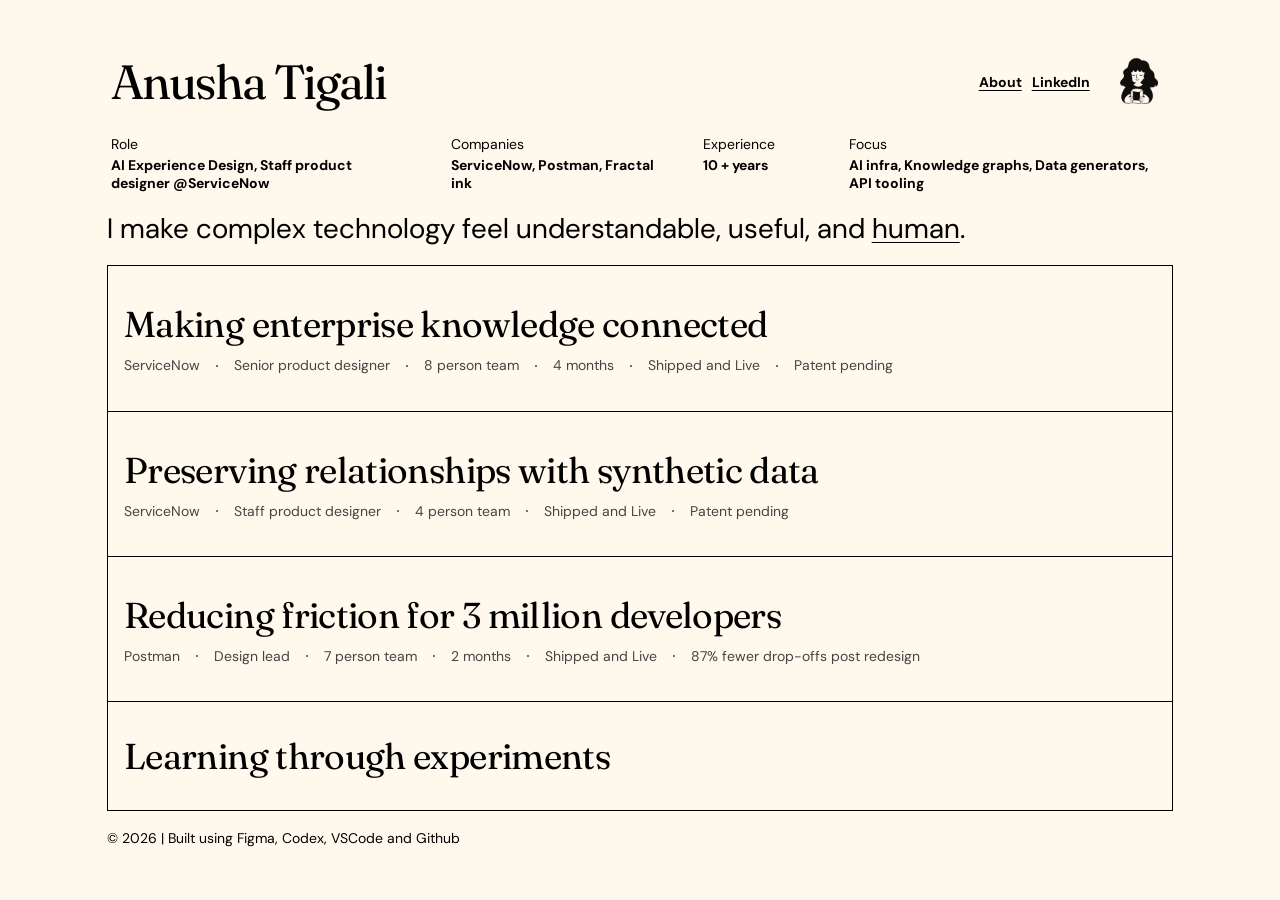
==== commit 5d5f0b74: "Publish project status metadata" ====
--- a/index.html
+++ b/index.html
@@ -123,7 +123,7 @@
       </span>
       
         <span class="portfolio-details portfolio-details--default">
-          <span>ServiceNow</span><span>Senior product designer</span><span>8 person team</span><span>4 months</span><span>Patent pending</span>
+          <span>ServiceNow</span><span>Senior product designer</span><span>8 person team</span><span>4 months</span><span>Shipped and Live</span><span>Patent pending</span>
         </span>
       
       
@@ -135,7 +135,7 @@
           <span class="portfolio-hover-title">Making enterprise knowledge connected</span>
           
             <span class="portfolio-details">
-              <span>ServiceNow</span><span>Senior product designer</span><span>8 person team</span><span>4 months</span><span>Patent pending</span>
+              <span>ServiceNow</span><span>Senior product designer</span><span>8 person team</span><span>4 months</span><span>Shipped and Live</span><span>Patent pending</span>
             </span>
           
           <span class="portfolio-summary">Designed ServiceNow’s first visual Knowledge Graph Builder, enabling platform admins to create, configure and test the relationships enterprise AI uses to understand context.</span>
@@ -162,7 +162,7 @@
       </span>
       
         <span class="portfolio-details portfolio-details--default">
-          <span>ServiceNow</span><span>Staff product designer</span><span>4 person team</span><span>Shipped</span><span>Patent pending</span>
+          <span>ServiceNow</span><span>Staff product designer</span><span>4 person team</span><span>Shipped and Live</span><span>Patent pending</span>
         </span>
       
       
@@ -174,7 +174,7 @@
           <span class="portfolio-hover-title">Preserving relationships with synthetic data</span>
           
             <span class="portfolio-details">
-              <span>ServiceNow</span><span>Staff product designer</span><span>4 person team</span><span>Shipped</span><span>Patent pending</span>
+              <span>ServiceNow</span><span>Staff product designer</span><span>4 person team</span><span>Shipped and Live</span><span>Patent pending</span>
             </span>
           
           <span class="portfolio-summary">Designed a multi-table synthetic data generator that creates realistic, connected enterprise datasets for reliable testing and AI evaluation.</span>
@@ -201,7 +201,7 @@
       </span>
       
         <span class="portfolio-details portfolio-details--default">
-          <span>Postman</span><span>Design lead</span><span>7 person team</span><span>2 months</span><span>87% fewer drop-offs post redesign</span>
+          <span>Postman</span><span>Design lead</span><span>7 person team</span><span>2 months</span><span>Shipped and Live</span><span>87% fewer drop-offs post redesign</span>
         </span>
       
       
@@ -213,7 +213,7 @@
           <span class="portfolio-hover-title">Reducing friction for 3 million developers</span>
           
             <span class="portfolio-details">
-              <span>Postman</span><span>Design lead</span><span>7 person team</span><span>2 months</span><span>87% fewer drop-offs post redesign</span>
+              <span>Postman</span><span>Design lead</span><span>7 person team</span><span>2 months</span><span>Shipped and Live</span><span>87% fewer drop-offs post redesign</span>
             </span>
           
           <span class="portfolio-summary">Redesigning Postman’s import experience so developers could bring in existing API work and get started faster.</span>
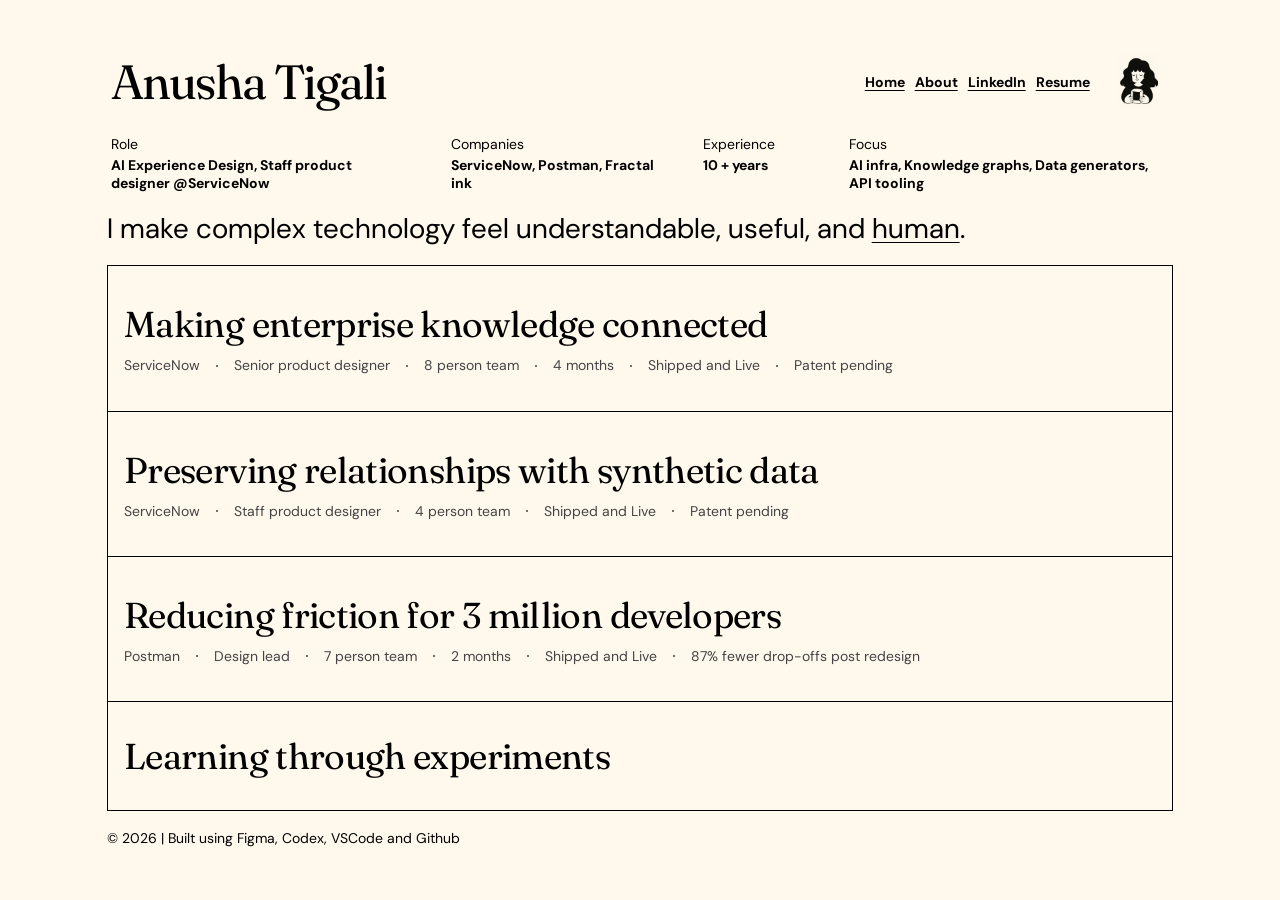
==== commit d05620a8: "Publish updated site headers" ====
--- a/index.html
+++ b/index.html
@@ -50,12 +50,18 @@
     <p class="profile-mobile-summary">I make complex technology feel understandable, useful, and <a class="profile-mobile-summary-link" href="/field-notes/#postman-mock-server-research">human</a>.</p>
     <p class="profile-mobile-meta"><span class="profile-mobile-meta-tags"><span>10 yoe</span><span aria-hidden="true">·</span><span><a href="https://www.servicenow.com/docs/r/zurich/intelligent-experiences/now-assist-data-kit/now-assist-data-kit-landing.html" target="_blank" rel="noreferrer">ServiceNow</a>, <a href="https://blog.postman.com/bring-your-apis-into-postman-faster-than-ever/" target="_blank" rel="noreferrer">Postman</a>, Fractal ink</span><span aria-hidden="true">·</span><span>AI infrastructure tools</span><span aria-hidden="true">·</span><span>API dev tools</span></span><span class="profile-mobile-meta-links"><a href="/about/">About</a><span aria-hidden="true">·</span><a href="https://www.linkedin.com/in/anusha-tigali-product-designer/" target="_blank" rel="noreferrer">LinkedIn</a></span></p>
     <nav class="profile-actions" aria-label="Profile links">
-      
+      <a href="/">
+        <span>Home</span>
+      </a>
       <a href="/about/">
         <span>About</span>
       </a>
       <a href="https://www.linkedin.com/in/anusha-tigali-product-designer/" target="_blank" rel="noreferrer">
         <span>LinkedIn</span>
+        <img class="profile-action-icon" src="/assets/icons/external-link.svg" alt="">
+      </a>
+      <a href="https://drive.google.com/file/d/1iIlHJ6nLuoq7EVHTk1wSKE1XJ-EZt_mc/view?usp=sharing" target="_blank" rel="noreferrer">
+        <span>Resume</span>
         <img class="profile-action-icon" src="/assets/icons/external-link.svg" alt="">
       </a>
     </nav>
--- a/assets/css/case-study.css
+++ b/assets/css/case-study.css
@@ -25,11 +25,18 @@
 @media (prefers-reduced-motion: reduce) { .case-study-status-dot { animation: none; } }
 .case-study-project-summary { width: 100%; margin-top: 1.5rem; }
 .case-study-project-summary p { max-width: 1180px; font-size: 28px; line-height: 1.4; overflow-wrap: anywhere; }
+.case-study-project-summary p + p { margin-top: 1rem; }
+.case-study-project-summary-media { width: 100%; margin: 1.5rem 0; overflow: hidden; border-radius: var(--case-study-radius); background: var(--case-study-surface); }
+.case-study-project-summary-media img { display: block; width: 100%; height: auto; }
 .case-study-project-summary--bold p { font-weight: 700; }
+.case-study-project-summary--bold .case-study-project-summary-supporting { font-weight: 400; }
 .case-study-intro-cards { display: flex; width: 100%; min-width: 0; align-items: flex-start; flex-direction: column; gap: 20px; }
 .case-study-hero + .case-study-intro-cards { margin-top: 16px; }
 .case-study-intro-cards h2 { margin: 0; font-family: var(--font-body); font-size: 1.5rem; font-weight: 400; letter-spacing: 0; line-height: 1.25; }
 .case-study-intro-cards--inline { margin-bottom: 2rem; }
+.case-study-intro-featured-video { width: 100%; margin: 0; }
+.case-study-intro-featured-video video { display: block; width: 100%; height: auto; border-radius: var(--case-study-radius); background: var(--case-study-surface); object-fit: contain; }
+.case-study-intro-featured-video figcaption { margin-top: .75rem; color: #666; font-size: 1rem; line-height: 1.35; }
 .case-study-intro-card-grid { display: grid; width: 100%; min-width: 0; grid-template-columns: repeat(3, minmax(0, 1fr)); gap: 36px; }
 .case-study-intro-card-grid--2 { grid-template-columns: repeat(2, minmax(0, 1fr)); }
 .case-study-intro-card { display: flex; width: 100%; min-width: 0; height: fit-content; margin: 0; overflow: visible; background: transparent; flex-direction: column; gap: 8px; }
@@ -43,6 +50,7 @@
 .case-study-media:has(.case-study-media-slide)::before { display: none; }
 .case-study-media img,
 .case-study-media video { display: block; width: 100%; aspect-ratio: 2 / 1; border-radius: var(--case-study-radius); background: var(--case-study-surface); object-fit: cover; }
+.case-study-media.case-study-hero--local-video video { height: auto; aspect-ratio: auto; object-fit: contain; }
 .case-study-media img.case-study-media-image--contain { height: auto; aspect-ratio: auto; object-fit: contain; }
 .case-study-media > img[hidden],
 .case-study-media > video[hidden],
@@ -52,6 +60,8 @@
 @media (min-width: 761px) {
   .case-study-intro-card > figcaption,
   .case-study-media-caption { font-size: 1rem; }
+  .case-study-intro-cards--two-column .case-study-intro-card-grid { grid-template-columns: repeat(2, minmax(0, 1fr)); }
+  .case-study-intro-cards--equal-video .case-study-intro-card video { aspect-ratio: 16 / 10; object-fit: cover; }
 }
 .case-study-media-actions { display: flex; grid-column: 2; grid-row: 1; align-self: start; align-items: center; justify-content: flex-end; gap: .75rem; }
 .case-study-media-count { min-width: 2.25rem; font-size: 1rem; font-weight: 400; text-align: center; }
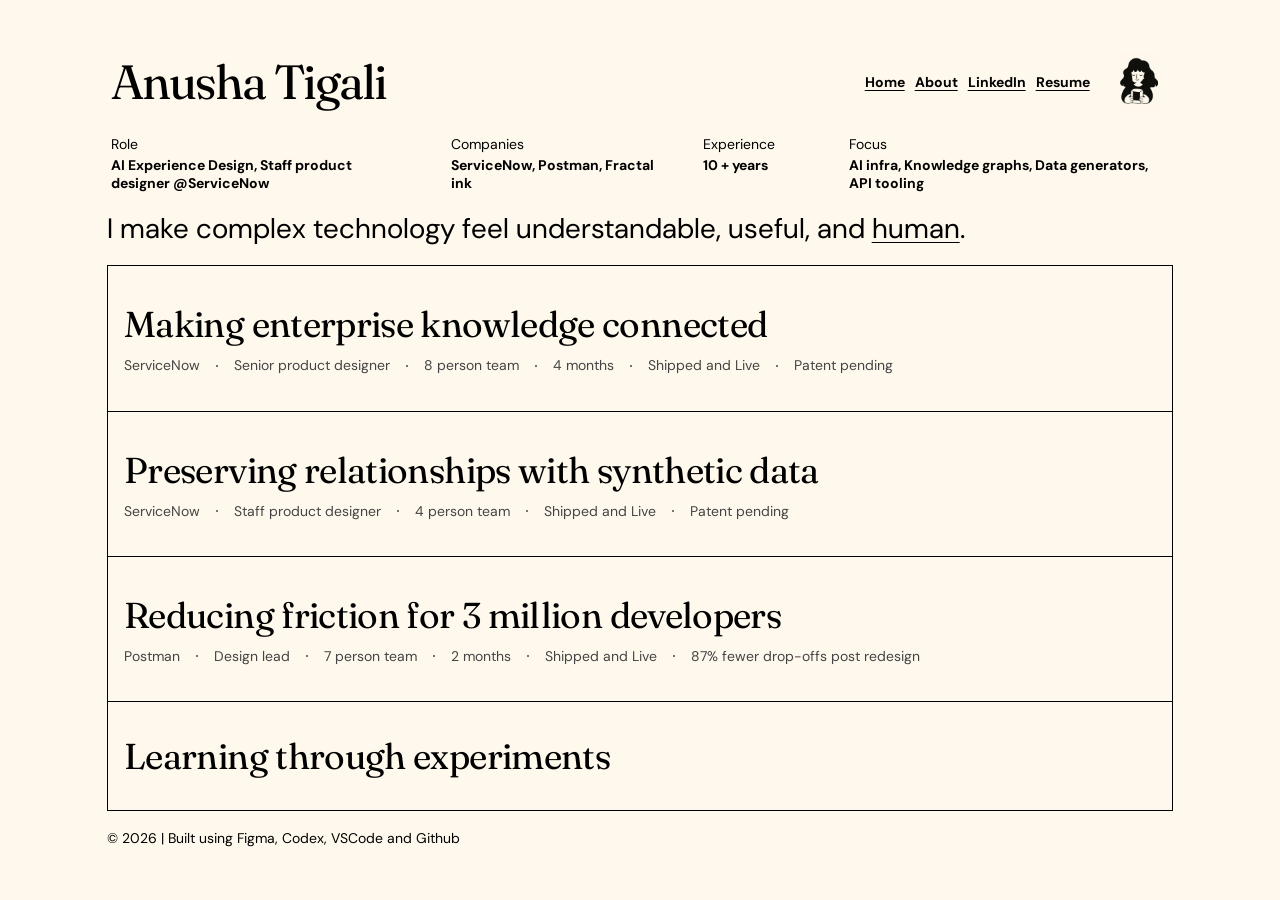
==== commit 2fcccaa6: "Publish unified stable headers" ====
--- a/index.html
+++ b/index.html
@@ -16,10 +16,10 @@
     <link href="https://fonts.googleapis.com/css2?family=DM+Sans:opsz,wght@9..40,400;9..40,700&family=Fraunces:opsz,wght,SOFT,WONK@9..144,400,0,1;9..144,700,0,1&display=swap" rel="stylesheet">
     <link rel="stylesheet" href="/assets/css/tokens.css">
     <link rel="stylesheet" href="/assets/css/reset.css">
-    <link rel="stylesheet" href="/assets/css/base.css?v=20260823-3">
-    <link rel="stylesheet" href="/assets/css/layout.css?v=20260827-1">
-    <link rel="stylesheet" href="/assets/css/components.css?v=20260915-2">
-    <link rel="stylesheet" href="/assets/css/case-study.css?v=20260827-7">
+    <link rel="stylesheet" href="/assets/css/base.css?v=20260918-1">
+    <link rel="stylesheet" href="/assets/css/layout.css?v=20260918-1">
+    <link rel="stylesheet" href="/assets/css/components.css?v=20260918-1">
+    <link rel="stylesheet" href="/assets/css/case-study.css?v=20260918-7">
     <link rel="stylesheet" href="/assets/css/not-found.css?v=20260823-2">
     <link rel="stylesheet" href="/assets/css/matcha-cafe.css?v=20260814-5">
     <link rel="stylesheet" href="/assets/css/learning-logs.css?v=20260827-4">
--- a/assets/css/base.css
+++ b/assets/css/base.css
@@ -28,8 +28,8 @@
 @view-transition { navigation: auto; }
 ::view-transition-old(root) { animation: page-leave 120ms ease-in both; }
 ::view-transition-new(root) { animation: page-enter 180ms cubic-bezier(.22, 1, .36, 1) both; }
-@keyframes page-leave { to { opacity: 0; transform: translateY(-2px); } }
-@keyframes page-enter { from { opacity: 0; transform: translateY(3px); } }
+@keyframes page-leave { to { opacity: 0; } }
+@keyframes page-enter { from { opacity: 0; } }
 
 @media (prefers-reduced-motion: reduce) {
   *, *::before, *::after { scroll-behavior: auto !important; transition-duration: 0.01ms !important; }
--- a/assets/css/layout.css
+++ b/assets/css/layout.css
@@ -15,7 +15,7 @@
 .interior-main { display: flex; width: 100%; flex: 1; flex-direction: column; justify-content: center; padding-block: 5rem; }
 .interior-main h1 { margin-block: .5rem 2rem; font-size: clamp(2.75rem, 6vw, 5.5rem); }
 .interior-main--about { position: relative; z-index: 2; min-height: 0; align-items: center; flex: 1; padding-block: clamp(.5rem, 1.5dvh, 1rem); }
-.about-page .case-study-header,
+.about-page .profile-header,
 .about-page .site-footer { position: relative; z-index: 3; }
 @media (min-width: 761px) {
   .page-shell--home,
--- a/assets/css/components.css
+++ b/assets/css/components.css
@@ -113,8 +113,8 @@
 .site-footer a:hover { text-decoration: underline; text-underline-offset: .15em; }
 .about-footer-illustration { position: absolute; bottom: clamp(1rem, 2.5dvh, 2rem); left: 50%; z-index: 1; display: flex; width: 100vw; height: clamp(220px, 30dvh, 300px); align-items: flex-end; justify-content: center; margin: 0; pointer-events: none; transform: translateX(-50%); }
 .about-footer-illustration img { position: relative; z-index: 1; display: block; width: auto; height: 100%; max-width: 100%; object-fit: contain; object-position: center bottom; }
-.about-page .case-study-header { margin-bottom: 0; }
-.about-page .case-study-header.is-scroll-hidden { transform: none; }
+.about-page .profile-header { margin-bottom: 0; }
+.about-page .profile-header.is-scroll-hidden { transform: none; }
 .about-carousel { display: flex; width: min(100%, 800px); align-items: center; justify-content: center; gap: 12px; transform: translateY(-50px); }
 .about-carousel-viewport { position: relative; width: min(100%, 780px); height: 444px; flex: 0 1 780px; }
 .about-card { position: absolute; inset: 0; display: flex; width: 100%; height: 444px; min-height: 0; align-items: center; gap: clamp(12px, 2dvh, 20px); padding: clamp(14px, 2.65dvh, 24px) 16px; border: 1px solid var(--color-ink); border-radius: 12px; background: #b4d7ff; box-shadow: 0 6px 10px 4px rgb(0 0 0 / 15%), 0 2px 3px rgb(0 0 0 / 30%); font-family: var(--font-body); opacity: 0; pointer-events: none; transform: translateY(28px) scale(.985); transition: opacity 240ms ease, transform 360ms cubic-bezier(.22, 1, .36, 1), visibility 0s linear 360ms; visibility: hidden; }
@@ -239,9 +239,9 @@
   .page-shell--interior > .site-footer p:last-child { text-align: left; }
   .page-shell--home > .site-footer { display: none; }
   .about-page .page-shell--interior { gap: 8px; padding-block: 12px; }
-  .about-page .case-study-header,
+  .about-page .profile-header,
   .about-page .page-shell--interior > .site-footer { flex: none; }
-  .about-page .case-study-header { min-height: 60px; }
+  .about-page .profile-header { min-height: 60px; }
   .about-page .page-shell--interior > .site-footer { align-items: flex-start; flex-direction: column; gap: 4px; line-height: 1.3; white-space: normal; }
   .about-page .page-shell--interior > .site-footer a { overflow-wrap: anywhere; }
   .about-footer-illustration { display: none; }
--- a/assets/css/case-study.css
+++ b/assets/css/case-study.css
@@ -1,11 +1,12 @@
 .case-study-shell { --case-study-surface: #e9e4da; --case-study-radius: 1.5rem; width: min(100%, calc(var(--content-width) + (2 * var(--page-gutter)))); min-height: 100vh; margin-inline: auto; padding: var(--page-block) var(--page-gutter) 2rem; }
-.case-study-header { display: flex; align-items: center; gap: 1.25rem; margin-bottom: 2.5rem; }
-.case-study-brand { margin-left: .25rem; font-family: var(--font-display); font-size: var(--text-title); font-weight: 400; letter-spacing: -.04em; line-height: 1.2; }
+.case-study-shell > .profile-header { flex: none; margin-bottom: 2.5rem; }
+.case-study-header { position: sticky; display: flex; min-height: 58px; align-items: center; gap: .625rem; margin-bottom: 2.5rem; padding-inline: .25rem 5rem; }
+.case-study-brand { min-width: 0; flex: 1; font-family: var(--font-display); font-size: var(--text-title); font-weight: 400; letter-spacing: -.04em; line-height: 1.2; }
 .case-study-mobile-portrait { display: none; }
 .case-study-mobile-portrait img { display: block; width: 100%; height: 100%; object-fit: contain; }
-.case-study-portrait { display: block; width: 63px; height: 57px; flex: none; }
+.case-study-portrait { position: absolute; top: 0; right: .25rem; display: block; width: 63px; height: 57px; }
 .case-study-portrait img { display: block; width: 63px; height: 57px; object-fit: contain; }
-.case-study-nav { display: flex; align-items: center; gap: .75rem; margin-left: auto; font-size: .75rem; font-weight: 700; }
+.case-study-nav { display: flex; flex: none; align-items: center; gap: .625rem; font-size: var(--text-small); font-weight: 700; }
 .case-study-header > .case-study-nav a { text-decoration: underline; text-underline-offset: .18em; }
 .case-study-nav--bottom { width: 100%; justify-content: center; margin-top: 1rem; }
 .case-study-nav a:hover { text-decoration: underline; text-underline-offset: .2em; }
@@ -173,7 +174,7 @@
 .synthetic-data-case-study .case-study-section > p:not(.case-study-lede) { max-width: 100%; line-height: 1.45; overflow-wrap: anywhere; }
 .case-study-shell > .site-footer { align-items: center; margin-top: 3rem; padding-top: 0; }
 .case-study-shell:has(.case-study-main--pending) { display: flex; height: 100dvh; min-height: 0; flex-direction: column; overflow: hidden; }
-.case-study-shell:has(.case-study-main--pending) .case-study-header { flex: none; margin-bottom: clamp(.75rem, 2dvh, 1.5rem); }
+.case-study-shell:has(.case-study-main--pending) > .profile-header { margin-bottom: clamp(.75rem, 2dvh, 1.5rem); }
 .case-study-shell:has(.case-study-main--pending) .case-study-main { min-height: 0; flex: 1; }
 .case-study-shell:has(.case-study-main--pending) .case-study-content { min-height: 0; flex: 1; }
 .case-study-shell:has(.case-study-main--pending) > .site-footer { flex: none; margin-top: clamp(.75rem, 2dvh, 1.5rem); }
@@ -227,7 +228,8 @@
   .case-study-concept p,
   .synthetic-data-context p { font-size: 1.125rem; }
   .case-study-shell { --case-study-radius: 1.25rem; width: 100%; padding: 1.5rem 1rem max(1rem, env(safe-area-inset-bottom)); }
-  .case-study-header { min-height: 72px; align-items: center; margin-bottom: 2rem; }
+  .case-study-shell > .profile-header { margin-bottom: 2rem; }
+  .case-study-header { min-height: 72px; align-items: center; margin-bottom: 2rem; padding-inline: 0; }
   .case-study-brand { margin-left: 0; font-size: 24px; line-height: 1; }
   .case-study-mobile-portrait { display: block; width: 40px; height: 60px; margin-left: auto; }
   .case-study-portrait { display: none; }
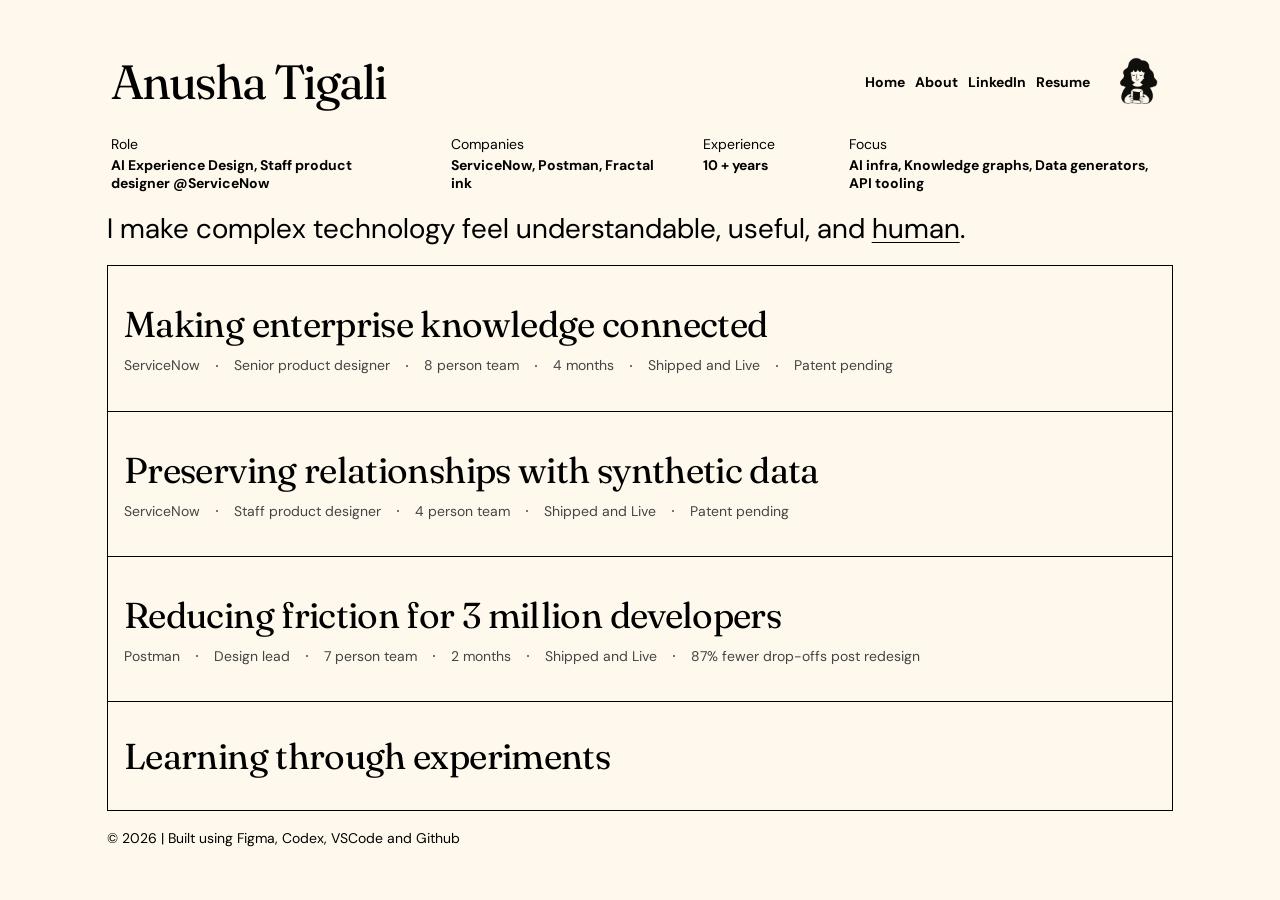
==== commit f2b7693f: "Publish header links without underlines" ====
--- a/index.html
+++ b/index.html
@@ -18,7 +18,7 @@
     <link rel="stylesheet" href="/assets/css/reset.css">
     <link rel="stylesheet" href="/assets/css/base.css?v=20260918-1">
     <link rel="stylesheet" href="/assets/css/layout.css?v=20260918-1">
-    <link rel="stylesheet" href="/assets/css/components.css?v=20260918-1">
+    <link rel="stylesheet" href="/assets/css/components.css?v=20260918-2">
     <link rel="stylesheet" href="/assets/css/case-study.css?v=20260918-7">
     <link rel="stylesheet" href="/assets/css/not-found.css?v=20260823-2">
     <link rel="stylesheet" href="/assets/css/matcha-cafe.css?v=20260814-5">
--- a/assets/css/components.css
+++ b/assets/css/components.css
@@ -7,8 +7,8 @@
 .profile-mobile-summary,
 .profile-mobile-meta { display: none; }
 .profile-actions { display: flex; flex: none; align-items: center; gap: .625rem; }
-.profile-actions a { display: flex; align-items: center; gap: .25rem; font-size: var(--text-small); font-weight: 700; text-decoration: underline; text-underline-offset: .18em; white-space: nowrap; }
-.profile-actions a:hover { text-decoration-thickness: 2px; }
+.profile-actions a { display: flex; align-items: center; gap: .25rem; font-size: var(--text-small); font-weight: 700; text-decoration: none; white-space: nowrap; }
+.profile-actions a:hover { text-decoration: none; }
 .profile-actions img { display: block; width: 17px; height: 17px; }
 .profile-actions .profile-action-icon { display: none; }
 .profile-metadata { display: grid; grid-template-columns: minmax(0, 1.55fr) minmax(0, 1.1fr) minmax(0, .55fr) minmax(0, 1.65fr); align-items: start; gap: clamp(2rem, 3vw, 3.5rem); font-size: var(--text-small); }
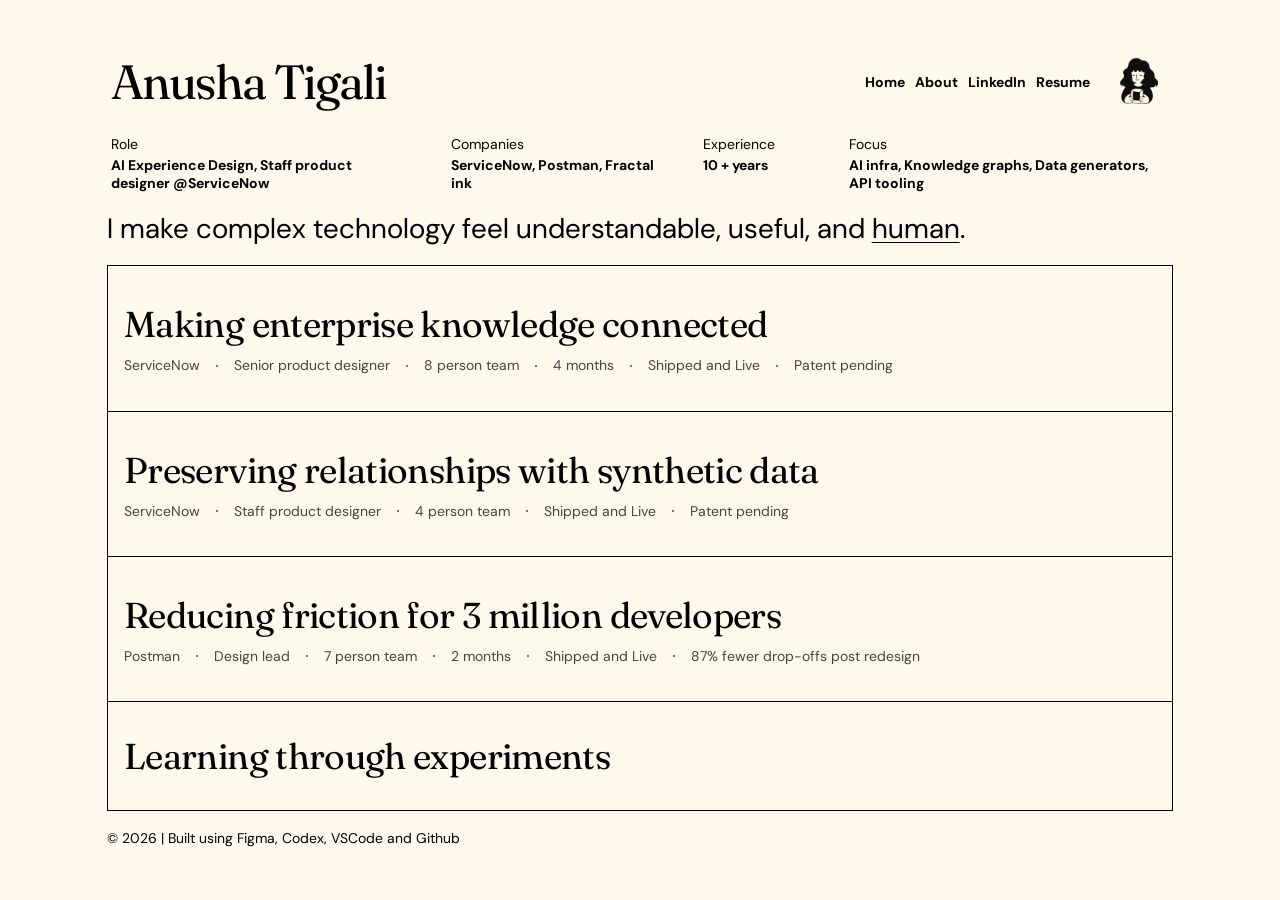
==== commit c15b243b: "Publish mobile header update" ====
--- a/index.html
+++ b/index.html
@@ -18,7 +18,7 @@
     <link rel="stylesheet" href="/assets/css/reset.css">
     <link rel="stylesheet" href="/assets/css/base.css?v=20260918-1">
     <link rel="stylesheet" href="/assets/css/layout.css?v=20260918-1">
-    <link rel="stylesheet" href="/assets/css/components.css?v=20260918-2">
+    <link rel="stylesheet" href="/assets/css/components.css?v=20260919-1">
     <link rel="stylesheet" href="/assets/css/case-study.css?v=20260918-7">
     <link rel="stylesheet" href="/assets/css/not-found.css?v=20260823-2">
     <link rel="stylesheet" href="/assets/css/matcha-cafe.css?v=20260814-5">
--- a/assets/css/components.css
+++ b/assets/css/components.css
@@ -193,6 +193,31 @@
   .home-page .profile-mobile-meta-links a { text-decoration: underline; text-underline-offset: .18em; }
   .profile-actions { gap: .75rem; }
   .home-page .profile-actions { display: none; }
+  body:not(.home-page) .profile-title-row {
+    display: grid;
+    grid-template-areas:
+      "name portrait"
+      "actions actions";
+    grid-template-columns: minmax(0, 1fr) 40px;
+    align-items: center;
+    gap: .25rem 1rem;
+  }
+  body:not(.home-page) .profile-name { grid-area: name; }
+  body:not(.home-page) .profile-portrait {
+    width: 40px;
+    height: 55px;
+    grid-area: portrait;
+    justify-self: end;
+  }
+  body:not(.home-page) .profile-portrait img { width: 40px; height: 55px; }
+  body:not(.home-page) .profile-actions {
+    width: 100%;
+    grid-area: actions;
+    justify-content: space-between;
+    gap: 0;
+  }
+  body:not(.home-page) .profile-mobile-summary,
+  body:not(.home-page) .profile-mobile-meta { display: none; }
   .profile-metadata { display: none; }
   .intro { display: none; }
   .portfolio-index { display: flex; width: 100%; min-height: 0; align-self: stretch; flex: none; flex-direction: column; border: 0; }
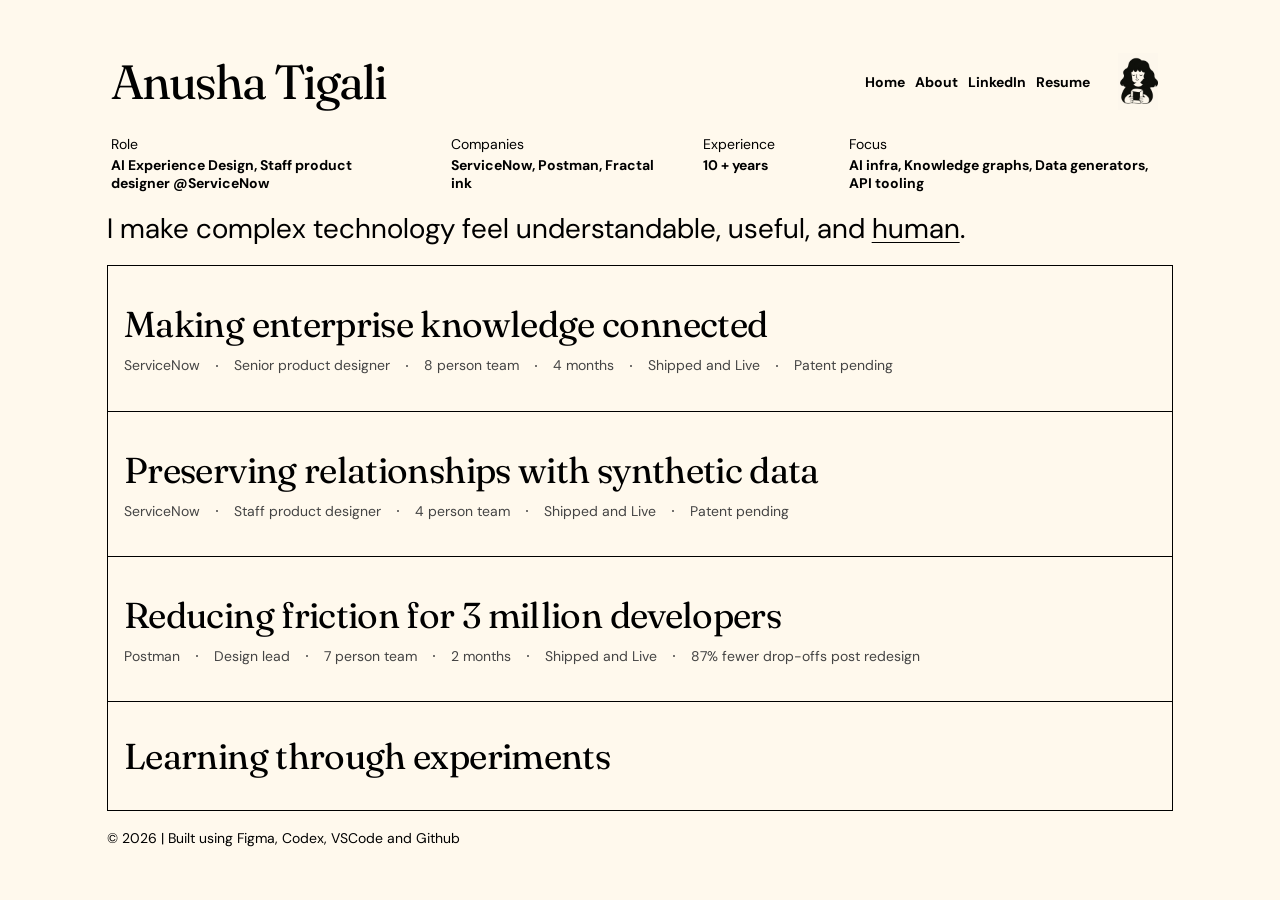
==== commit 8ed9ae37: "Publish mobile navigation updates" ====
--- a/index.html
+++ b/index.html
@@ -18,8 +18,8 @@
     <link rel="stylesheet" href="/assets/css/reset.css">
     <link rel="stylesheet" href="/assets/css/base.css?v=20260918-1">
     <link rel="stylesheet" href="/assets/css/layout.css?v=20260918-1">
-    <link rel="stylesheet" href="/assets/css/components.css?v=20260919-1">
-    <link rel="stylesheet" href="/assets/css/case-study.css?v=20260918-7">
+    <link rel="stylesheet" href="/assets/css/components.css?v=20260919-2">
+    <link rel="stylesheet" href="/assets/css/case-study.css?v=20260919-1">
     <link rel="stylesheet" href="/assets/css/not-found.css?v=20260823-2">
     <link rel="stylesheet" href="/assets/css/matcha-cafe.css?v=20260814-5">
     <link rel="stylesheet" href="/assets/css/learning-logs.css?v=20260827-4">
@@ -48,7 +48,7 @@
       <h1 class="profile-name"><a href="/">Anusha Tigali</a></h1>
     
     <p class="profile-mobile-summary">I make complex technology feel understandable, useful, and <a class="profile-mobile-summary-link" href="/field-notes/#postman-mock-server-research">human</a>.</p>
-    <p class="profile-mobile-meta"><span class="profile-mobile-meta-tags"><span>10 yoe</span><span aria-hidden="true">·</span><span><a href="https://www.servicenow.com/docs/r/zurich/intelligent-experiences/now-assist-data-kit/now-assist-data-kit-landing.html" target="_blank" rel="noreferrer">ServiceNow</a>, <a href="https://blog.postman.com/bring-your-apis-into-postman-faster-than-ever/" target="_blank" rel="noreferrer">Postman</a>, Fractal ink</span><span aria-hidden="true">·</span><span>AI infrastructure tools</span><span aria-hidden="true">·</span><span>API dev tools</span></span><span class="profile-mobile-meta-links"><a href="/about/">About</a><span aria-hidden="true">·</span><a href="https://www.linkedin.com/in/anusha-tigali-product-designer/" target="_blank" rel="noreferrer">LinkedIn</a></span></p>
+    <p class="profile-mobile-meta"><span class="profile-mobile-meta-tags"><span>10 years</span><span aria-hidden="true">·</span><span><a href="https://www.servicenow.com/docs/r/zurich/intelligent-experiences/now-assist-data-kit/now-assist-data-kit-landing.html" target="_blank" rel="noreferrer">ServiceNow</a>, <a href="https://blog.postman.com/bring-your-apis-into-postman-faster-than-ever/" target="_blank" rel="noreferrer">Postman</a>, Fractal ink</span><span aria-hidden="true">·</span><span>AI infrastructure tools</span><span aria-hidden="true">·</span><span>API dev tools</span></span></p>
     <nav class="profile-actions" aria-label="Profile links">
       <a href="/">
         <span>Home</span>
--- a/assets/css/components.css
+++ b/assets/css/components.css
@@ -192,7 +192,15 @@
   .home-page .profile-mobile-meta-tags a,
   .home-page .profile-mobile-meta-links a { text-decoration: underline; text-underline-offset: .18em; }
   .profile-actions { gap: .75rem; }
-  .home-page .profile-actions { display: none; }
+  .home-page .profile-actions {
+    display: flex;
+    width: 100%;
+    order: 1;
+    justify-content: space-between;
+    gap: 0;
+  }
+  .home-page .profile-mobile-summary { order: 2; }
+  .home-page .profile-mobile-meta { order: 3; }
   body:not(.home-page) .profile-title-row {
     display: grid;
     grid-template-areas:
--- a/assets/css/case-study.css
+++ b/assets/css/case-study.css
@@ -228,7 +228,12 @@
   .case-study-concept p,
   .synthetic-data-context p { font-size: 1.125rem; }
   .case-study-shell { --case-study-radius: 1.25rem; width: 100%; padding: 1.5rem 1rem max(1rem, env(safe-area-inset-bottom)); }
-  .case-study-shell > .profile-header { margin-bottom: 2rem; }
+  .case-study-shell > .profile-header {
+    position: sticky;
+    top: 0;
+    z-index: 80;
+    margin-bottom: 2rem;
+  }
   .case-study-header { min-height: 72px; align-items: center; margin-bottom: 2rem; padding-inline: 0; }
   .case-study-brand { margin-left: 0; font-size: 24px; line-height: 1; }
   .case-study-mobile-portrait { display: block; width: 40px; height: 60px; margin-left: auto; }
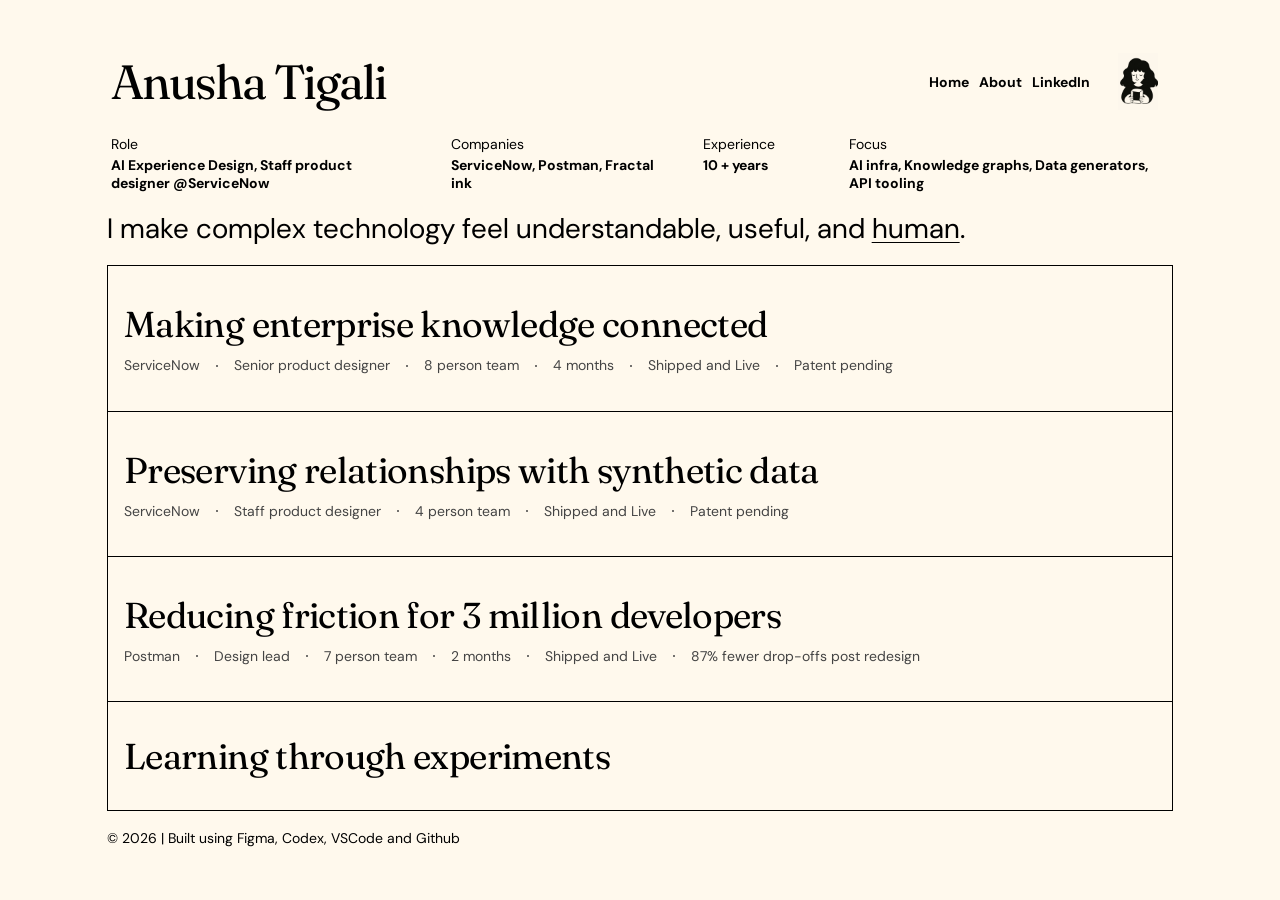
==== commit 8b216520: "Remove resume from site headers" ====
--- a/index.html
+++ b/index.html
@@ -60,10 +60,6 @@
         <span>LinkedIn</span>
         <img class="profile-action-icon" src="/assets/icons/external-link.svg" alt="">
       </a>
-      <a href="https://drive.google.com/file/d/1iIlHJ6nLuoq7EVHTk1wSKE1XJ-EZt_mc/view?usp=sharing" target="_blank" rel="noreferrer">
-        <span>Resume</span>
-        <img class="profile-action-icon" src="/assets/icons/external-link.svg" alt="">
-      </a>
     </nav>
   </div>
   
